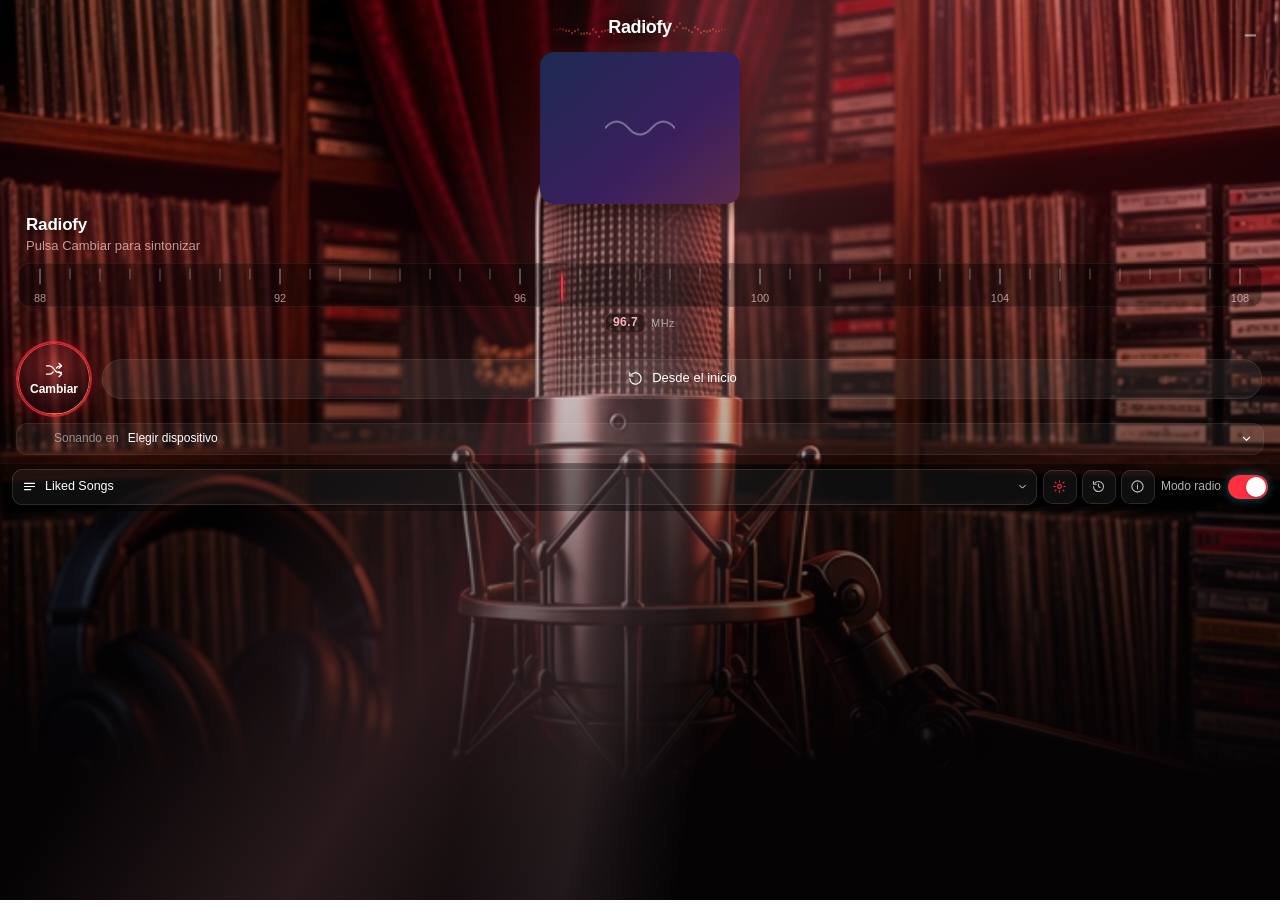
==== radio/ui/index.html @ fbabc4d8 "Radiofy 3.0 — radio digital para la barra de menú de macOS. Co-authored-by: Cursor <cursoragent@curs" ====
<!DOCTYPE html><html lang="es"><head><meta charset="UTF-8"><meta http-equiv="Content-Security-Policy" content="default-src 'self'; img-src 'self' https: data:; style-src 'self'; script-src 'self'; connect-src 'self'; media-src 'self' blob:"><link rel="stylesheet" href="app.css"><link rel="stylesheet" href="skins.css"><title>Radiofy</title></head><body data-skin="onair">
<div class="app" id="app">
 <div class="studio-hero" id="studioHero" aria-hidden="true">
  <div class="bounce bounce-velvet"></div>
  <div class="bounce bounce-metal"></div>
  <div class="bounce bounce-spec"></div>
 </div>
 <header class="hd">
  <button class="logo" id="logo" type="button" title="Vista minimal">
   <span class="wstage" id="wstage" aria-hidden="true">
    <svg class="wv" viewBox="0 0 160 36" overflow="visible">
     <defs>
      <linearGradient id="gw" x1="0" x2="1"><stop id="gw0" offset="0" stop-color="#ff3b4a"/><stop id="gw1" offset="1" stop-color="#ff6b3b"/></linearGradient>
      <linearGradient id="fadeX" x1="0" y1="0" x2="1" y2="0">
       <stop offset="0" stop-color="#fff" stop-opacity="0"/>
       <stop offset=".14" stop-color="#fff" stop-opacity="1"/>
       <stop offset=".86" stop-color="#fff" stop-opacity="1"/>
       <stop offset="1" stop-color="#fff" stop-opacity="0"/>
      </linearGradient>
      <mask id="wm"><rect width="160" height="36" fill="url(#fadeX)"/></mask>
     </defs>
     <g mask="url(#wm)">
      <path id="wvb" class="wvb" d="M0 18 L160 18"/>
      <path id="wvf" class="wvf" d="M0 18 L160 18"/>
      <circle id="orb" class="orb" cx="18" cy="18" r="0" fill="url(#gw)" opacity="0"/>
      <g id="rays"></g>
     </g>
    </svg>
   </span>
   <h1>Radiofy</h1>
   <span class="hdr-pl" id="hdrPl"></span>
  </button>
  <button class="ov" id="ov" type="button" title="Vista minimal">▁</button>
 </header>

 <div class="grill" id="grill" aria-hidden="true"></div>

 <!-- minimal: art | título+artista+MHz | acts -->
 <div class="mini" id="mini">
  <div class="mini-art"><img id="miniImg" alt=""></div>
  <div class="mini-info">
   <div class="mini-ti" id="miniTi">Radiofy</div>
   <div class="mini-sub">
    <span class="mini-ar" id="miniAr">Pulsa Cambiar</span>
    <span class="mini-dot" aria-hidden="true">·</span>
    <span class="mini-hz" id="led" title="Frecuencia"><span id="ledHz">98.7</span> MHz</span>
   </div>
  </div>
  <div class="mini-acts">
   <button class="mb" id="miniIni" type="button" title="Desde el inicio"><svg viewBox="0 0 24 24"><path d="M4 12a8 8 0 1 0 2.4-5.7"/><path d="M4 4v4.5h4.5"/></svg></button>
   <button class="mb camish" id="miniCam" type="button" title="Cambiar"><svg viewBox="0 0 24 24"><path d="M3 7h3.5c2.2 0 3.4 1 4.6 2.8l1.8 2.4c1.2 1.8 2.4 2.8 4.6 2.8H21"/><path d="M3 17h3.5c2.2 0 3.4-1 4.6-2.8M14.9 9.8C16.1 8 17.3 7 19.5 7H21"/><path d="m18 4 3 3-3 3M18 14l3 3-3 3"/></svg></button>
  </div>
 </div>

 <div class="now-card" id="nowCard">
  <div class="artw" id="artw">
   <img class="glow" id="glow" alt="">
   <div class="vinyl-stage">
    <div class="platter" aria-hidden="true"></div>
    <div class="art" id="art">
     <div class="ph"><svg viewBox="0 0 48 24"><path d="M0 12 Q8 3 16 12 T32 12 T48 12"/></svg></div>
     <div class="label">
      <img class="ai" id="imgA" alt="">
      <img class="ai" id="imgB" alt="">
     </div>
    </div>
    <div class="arm" aria-hidden="true"></div>
   </div>
   <canvas class="studio-wave" id="studioWave" width="200" height="120" aria-hidden="true"></canvas>
  </div>
  <div class="meta"><div class="ti" id="ti">Radiofy</div><div class="ar" id="ar">Pulsa Cambiar para sintonizar</div></div>
 </div>
 <div class="dial" id="dial"><svg class="sc" id="sc"></svg><div class="nd" id="nd"><i></i></div></div>
 <div class="hzr"><span id="hz">98.0</span> MHz</div>
 <div class="btns">
  <button class="cam" id="cam" type="button"><span class="ring"><i></i></span><svg viewBox="0 0 24 24"><path d="M3 7h3.5c2.2 0 3.4 1 4.6 2.8l1.8 2.4c1.2 1.8 2.4 2.8 4.6 2.8H21"/><path d="M3 17h3.5c2.2 0 3.4-1 4.6-2.8M14.9 9.8C16.1 8 17.3 7 19.5 7H21"/><path d="m18 4 3 3-3 3M18 14l3 3-3 3"/></svg><b>Cambiar</b></button>
  <button class="pill" id="ini" type="button"><svg viewBox="0 0 24 24"><path d="M4 12a8 8 0 1 0 2.4-5.7"/><path d="M4 4v4.5h4.5"/></svg>Desde el inicio</button>
 </div>
 <button class="dv" id="dv" type="button"><span class="dvi" id="dvI"></span><span class="dl">Sonando en</span><span class="dn" id="dvN">Elegir dispositivo</span><svg class="chv" viewBox="0 0 24 24"><path d="m7 10 5 5 5-5"/></svg></button>
 <footer class="ft">
  <button class="chip" id="chip" type="button"><svg viewBox="0 0 24 24"><path d="M4 7h16M4 12h16M4 17h10"/></svg><span id="srcN">Liked Songs</span><svg class="chv" viewBox="0 0 24 24"><path d="m7 10 5 5 5-5"/></svg></button>
  <div class="ft-tools" role="group" aria-label="Herramientas">
   <button class="iconbtn" id="skinBtn" type="button" title="Skin"><svg viewBox="0 0 24 24"><circle cx="12" cy="12" r="3"/><path d="M12 3v2M12 19v2M4.9 4.9l1.4 1.4M17.7 17.7l1.4 1.4M3 12h2M19 12h2M4.9 19.1l1.4-1.4M17.7 6.3l1.4-1.4"/></svg></button>
   <button class="iconbtn" id="resetMem" type="button" title="Reiniciar sintonía / memoria"><svg viewBox="0 0 24 24"><path d="M4 12a8 8 0 1 0 2.4-5.7"/><path d="M4 4v4.5h4.5"/><path d="M12 8v4l2.5 1.5"/></svg></button>
   <button class="iconbtn" id="aboutBtn" type="button" title="Acerca de"><svg viewBox="0 0 24 24"><circle cx="12" cy="12" r="9"/><path d="M12 10v6M12 7.5h.01"/></svg></button>
  </div>
  <label class="tg" title="Al terminar: entra a mitad (ON) o desde el inicio (OFF)"><span>Modo radio</span><button class="sw on" id="sw" type="button" role="switch" aria-checked="true"><i></i></button></label>
 </footer>
 <div class="toast" id="msg" role="status" aria-live="polite"></div>
 <div class="menu" id="menu"></div>
 <div class="about" id="about" hidden>
  <div class="about-card">
   <div class="about-wave" aria-hidden="true"></div>
   <h2>Radiofy</h2>
   <p class="about-ver" id="aboutVer">3.0</p>
   <p class="about-desc">Radio digital en la barra de menú. Pulsa Cambiar, sintoniza tus playlists y deja que el vibe elija el momento.</p>
   <p class="about-meta">Spotify Premium · macOS</p>
   <button class="about-ok" id="aboutOk" type="button">Listo</button>
  </div>
 </div>
 <section class="setup" id="setup">
  <h2>Conecta Spotify</h2>
  <ol>
   <li>Crea una app en <button class="lk" id="dash" type="button">developer.dashboard.spotify.com</button></li>
   <li>Añade este Redirect URI:<div class="uri"><code id="ruri">http://127.0.0.1:29501/callback</code><button class="cp" id="cp" type="button" title="Copiar"><svg viewBox="0 0 24 24"><rect x="8" y="8" width="12" height="12" rx="2.5"/><path d="M16 8V6.5A2.5 2.5 0 0 0 13.5 4h-7A2.5 2.5 0 0 0 4 6.5v7A2.5 2.5 0 0 0 6.5 16H8"/></svg></button></div></li>
   <li>Marca <b>Web API</b> y guarda.</li>
   <li>Pega el Client ID:<input id="cid" placeholder="Client ID" spellcheck="false" autocomplete="off"></li>
  </ol>
  <button class="go" id="go" type="button"><span class="ring"><i></i></span>Conectar con Spotify</button>
  <div class="wt" id="wt"><span>Esperando autorización en el navegador…</span><button class="lk" id="cx" type="button">Cancelar</button></div>
  <p class="nt" id="snt">Necesitas Spotify Premium para controlar la reproducción.</p>
 </section>
</div>
<script src="app.js"></script></body></html>
---- radio/ui/app.css ----
*{box-sizing:border-box;margin:0;padding:0}
html,body{height:100%;background:transparent;overflow:hidden;-webkit-user-select:none;user-select:none;cursor:default}
body{font:13px/1.3 -apple-system,BlinkMacSystemFont,"SF Pro Text","Helvetica Neue",sans-serif;color:#fff;-webkit-font-smoothing:antialiased}
button{font:inherit;color:inherit;background:none;border:0;cursor:default;outline:none}
svg{fill:none;stroke:currentColor;stroke-width:1.7;stroke-linecap:round;stroke-linejoin:round}
.paused *,.paused *:before,.paused *:after{animation-play-state:paused!important}
.app{position:relative;height:100%;display:flex;flex-direction:column;align-items:stretch;padding:12px 18px 0;border-radius:var(--radius,20px);
 background:linear-gradient(180deg,var(--bg0),var(--bg1));box-shadow:inset 0 0 0 .5px var(--stroke),inset 0 1px 0 rgba(255,255,255,.08)}
/* header: partículas + Radiofy; skin solo en el footer */
.hd{position:relative;display:flex;align-items:center;justify-content:center;height:32px;margin-bottom:0;overflow:visible;flex:none}
.logo{position:relative;display:flex;align-items:center;justify-content:center;height:32px;padding:0 8px;border-radius:0;cursor:pointer;overflow:visible;background:transparent!important}
.logo:hover{background:transparent!important}
.logo h1{position:relative;z-index:2;font-size:18px;font-weight:650;letter-spacing:-.01em;pointer-events:none;text-shadow:0 0 14px rgba(0,0,0,.45),0 1px 0 rgba(0,0,0,.25)}
.wstage{position:absolute;left:50%;top:50%;width:180px;height:32px;margin:-16px 0 0 -90px;z-index:0;pointer-events:none;overflow:visible}
.wv{width:180px;height:32px;overflow:visible;display:block}
.wv path{fill:none;stroke:url(#gw)!important;stroke-linecap:round;stroke-linejoin:round}
.wv .wvb{stroke-width:2.2;opacity:.28}
.wv .wvf{stroke-width:1.85;filter:drop-shadow(0 0 5px var(--accent)) drop-shadow(0 0 10px var(--accent2))}
.wv .orb{filter:drop-shadow(0 0 6px var(--accent))}
.wv .ray{stroke:url(#gw);stroke-width:1.4;stroke-linecap:round;fill:none;opacity:.85}
.ov{position:absolute;right:0;top:50%;margin-top:-12px;width:24px;height:24px;border-radius:7px;font-size:14px;line-height:1;color:rgba(255,255,255,.5);z-index:3}
.ov:hover{background:rgba(255,255,255,.08);color:#fff}
.brand-wave{display:none}
.hdr-pl{display:none}
.wall-proj{display:none!important}
.skin-hd{display:none!important}
.studio-hero{display:none}
.grill{display:none}
/* now-card: default = columna; onair usa grid art|meta / progress */
.now-card{display:flex;flex-direction:column;align-items:stretch;width:100%}
/* mini bar (overscreen): art | título/artista/MHz | acts — sin vacío */
.mini{display:none;grid-template-columns:48px minmax(0,1fr) 72px;align-items:center;column-gap:10px;margin:0;padding:0;width:100%;max-width:100%;box-sizing:border-box;flex:none}
.mini>*{min-width:0}
.mini-art{width:48px;height:48px;border-radius:10px;overflow:hidden;background:rgba(255,255,255,.06);box-shadow:0 0 0 .5px rgba(255,255,255,.18);justify-self:start;flex:none}
.mini-art img{width:100%;height:100%;object-fit:cover;display:block;opacity:0;transition:opacity .35s}
.mini-art img.on{opacity:1}
.mini-info{display:flex;flex-direction:column;justify-content:center;gap:2px;min-width:0}
.mini-ti{font-size:13.5px;font-weight:700;letter-spacing:-.01em;line-height:1.2;white-space:nowrap;overflow:hidden;text-overflow:ellipsis;color:#fff}
.mini-sub{display:flex;align-items:center;gap:5px;min-width:0;font-size:11px;line-height:1.2;color:rgba(255,255,255,.5)}
.mini-ar{min-width:0;overflow:hidden;text-overflow:ellipsis;white-space:nowrap}
.mini-dot{flex:none;opacity:.45}
.mini-hz{flex:none;font:650 10.5px/1 "SF Mono","Menlo",ui-monospace,monospace;letter-spacing:.02em;color:var(--accent,#5dffc0);font-variant-numeric:tabular-nums;white-space:nowrap}
.led{display:none} /* legacy */
.mini-acts{display:flex;align-items:center;justify-content:flex-end;gap:5px;width:72px;min-width:72px;max-width:72px;justify-self:end}
.mb{width:34px;height:34px;border-radius:10px;display:grid;place-items:center;background:rgba(255,255,255,.06);box-shadow:inset 0 0 0 .5px rgba(255,255,255,.22);transition:transform .12s,background .15s;flex:none}
.mb:hover{background:rgba(255,255,255,.1)}.mb:active{transform:scale(.94)}
.mb svg{width:15px;height:15px;stroke:#fff}
.mb.camish{box-shadow:inset 0 0 0 .5px rgba(62,230,255,.45),0 0 8px rgba(62,230,255,.15)}
.mb.go svg{animation:back .5s cubic-bezier(.3,.7,.3,1)}
/* artwork + flip suave */
.artw{position:relative;width:200px;height:152px;margin:8px auto 0}
.vinyl-stage{position:relative;width:100%;height:100%}
.platter,.arm,.studio-wave{display:none}
.art .label{position:absolute;inset:0;border-radius:inherit;overflow:hidden}
.artw.flipping .art{filter:saturate(1.15) brightness(1.05)}
/* Scrub/shuffle: swap duro vía JS. Crossfade normal: 1s, sale encima de la que entra */
.glow{position:absolute;left:8%;top:12%;width:84%;height:84%;object-fit:cover;filter:blur(22px) saturate(1.6);opacity:0;transform:scale(1.08);transition:opacity .7s ease,transform .7s ease}
.glow.on{opacity:.62}
.art{position:relative;width:100%;height:100%;border-radius:var(--art-radius,14px);overflow:hidden;background:linear-gradient(140deg,#1d2a52,#3a1f5e 60%,#5a2a4c);box-shadow:0 0 0 .5px rgba(255,255,255,.18),0 10px 30px rgba(0,0,0,.35);transition:transform .55s cubic-bezier(.2,.8,.2,1),filter .35s}
.art .ai{position:absolute;inset:0;width:100%;height:100%;object-fit:cover;opacity:0;z-index:1;transition:opacity 1s ease;will-change:opacity}
.art .ai.on{opacity:1;z-index:1}
.art .ai.on.out{opacity:0;z-index:3;transition:opacity 1s ease}
.art.pop{animation:pop .55s cubic-bezier(.2,.9,.3,1.15)}@keyframes pop{0%{transform:scale(.97)}100%{transform:none}}
.artw.flipping .art{animation:tunePulse .9s ease-in-out}@keyframes tunePulse{0%,100%{transform:scale(1)}50%{transform:scale(1.015)}}
.ph{position:absolute;inset:0;display:grid;place-items:center;z-index:0}
.ph svg{width:70px;height:40px;stroke:rgba(255,255,255,.35);stroke-width:1.4}
/* toast global: legible, fuera del arte, no tapa carátula */
.toast,.msg{position:absolute;left:16px;right:16px;bottom:62px;z-index:12;padding:10px 14px;border-radius:12px;
 font-size:12.5px;font-weight:600;line-height:1.35;text-align:center;color:#fff;letter-spacing:.01em;
 background:rgba(8,8,12,.92);box-shadow:0 8px 24px rgba(0,0,0,.45),inset 0 0 0 .5px rgba(255,255,255,.18);
 opacity:0;transform:translateY(8px);transition:opacity .2s,transform .2s;pointer-events:none;font-variant-numeric:tabular-nums}
.toast.on,.msg.on{opacity:1;transform:none}
.toast.quota,.msg.quota{opacity:1;transform:none;color:#ffe0b8;box-shadow:0 8px 24px rgba(0,0,0,.45),inset 0 0 0 .5px rgba(255,180,100,.55)}
body.over .toast,body.over .msg{bottom:8px}
/* meta */
.meta{margin-top:10px;padding:0 8px;min-height:40px}
.ti{font-size:17px;font-weight:700;letter-spacing:-.01em;white-space:nowrap;overflow:hidden;text-overflow:ellipsis}
.ar{font-size:13px;color:rgba(255,255,255,.55);margin-top:2px;white-space:nowrap;overflow:hidden;text-overflow:ellipsis}
.meta.swp .ti,.meta.swp .ar{animation:mi .45s cubic-bezier(.2,.8,.2,1) both}.meta.swp .ar{animation-delay:.06s}
@keyframes mi{from{opacity:0;transform:translateY(8px)}to{opacity:1;transform:none}}
/* progress eliminado */
.pr,.trk,.tm,.fill,.kn{display:none!important}
/* dial */
.dial{position:relative;height:44px;margin:8px 0 0;border-radius:var(--dial-radius,16px);overflow:hidden;background:rgba(255,255,255,.045);box-shadow:inset 0 0 0 .5px rgba(255,255,255,.16),inset 0 1px 6px rgba(0,0,0,.25);cursor:default;touch-action:none}
.sc{position:absolute;inset:0;width:100%;height:100%;pointer-events:none}
.sc line{stroke:rgba(255,255,255,.35);stroke-width:1}
.sc line.mj{stroke:rgba(255,255,255,.6)}
.sc text{fill:rgba(255,255,255,.75);stroke:none;font-size:11px;text-anchor:middle;font-family:-apple-system,BlinkMacSystemFont,sans-serif}
.nd{position:absolute;left:0;top:6px;width:2px;height:36px;margin-left:-1px;transition:none;will-change:transform;pointer-events:none}
.nd.anim{transition:transform .55s cubic-bezier(.2,.8,.2,1)}
.nd i{position:absolute;inset:0;border-radius:1px;background:linear-gradient(180deg,transparent,var(--needle) 28%,var(--needle) 72%,transparent);box-shadow:0 0 8px var(--needle-glow),0 0 2px #fff}
.hzr{display:flex;align-items:center;justify-content:center;gap:5px;margin-top:6px;font-size:11px;font-variant-numeric:tabular-nums;color:rgba(255,255,255,.55);letter-spacing:.04em}
.hzr span{font-weight:650;font-size:12px;color:rgba(255,255,255,.88);padding:2px 8px;border-radius:8px;background:rgba(0,0,0,.28);box-shadow:inset 0 0 0 .5px rgba(166,107,255,.35)}
/* buttons */
.btns{display:flex;align-items:center;justify-content:space-between;gap:12px;margin-top:10px;padding:0;height:auto;min-height:72px;min-width:0}
.cam{position:relative;flex:none;width:72px;height:72px;min-width:72px;min-height:72px;border-radius:50%;display:flex;flex-direction:column;align-items:center;justify-content:center;gap:2px;
 background:radial-gradient(circle at 50% 35%,rgba(90,110,200,.22),rgba(20,22,40,.5) 70%);box-shadow:0 0 22px var(--cam-glow),0 0 30px rgba(166,107,255,.12);transition:transform .12s}
.cam:active{transform:scale(.95)}
.cam svg{width:20px;height:20px;stroke:#fff;stroke-width:1.6}
.cam b{font-size:12px;font-weight:650}
.ring{position:absolute;inset:0;border-radius:50%;padding:1.2px;overflow:hidden;
 -webkit-mask:linear-gradient(#000 0 0) content-box,linear-gradient(#000 0 0);-webkit-mask-composite:xor;mask-composite:exclude}
.ring i{position:absolute;left:-25%;top:-25%;width:150%;height:150%;background:conic-gradient(from 0deg,var(--accent),var(--accent2),var(--accent3),var(--accent),var(--accent2),var(--accent));animation:rot 6s linear infinite}
@keyframes rot{to{transform:rotate(360deg)}}
.cam.busy .ring i{animation-duration:1.2s}
.cam.busy svg{animation:spin .9s cubic-bezier(.5,0,.5,1) infinite}@keyframes spin{50%{transform:scale(.86) rotate(8deg)}}
.pill{flex:1;min-width:0;display:flex;align-items:center;justify-content:center;gap:8px;height:40px;padding:0 14px;border-radius:20px;font-size:13px;font-weight:500;white-space:nowrap;
 background:rgba(255,255,255,.06);box-shadow:inset 0 0 0 .5px rgba(255,255,255,.28);transition:background .15s,transform .12s}
body.over .app{padding:8px 12px 10px;border-radius:14px;justify-content:flex-start;overflow:hidden;gap:6px}
body.over .now-card,body.over .artw,body.over .dial,body.over .hzr,body.over .btns,body.over .dv,body.over .ft,body.over .setup,body.over .menu,body.over .ov,body.over .grill,body.over .about,body.over .studio-hero{display:none!important}
body.over .mini{display:grid}
body.over .hd{height:22px;margin:0;flex:none}
body.over .logo{height:22px;padding:0 4px}
body.over .logo h1{font-size:12px}
body.over .wstage{width:110px;height:22px;margin:-11px 0 0 -55px}
body.over .wv{width:110px;height:22px}
body.over .meta{display:none!important}
.pill:hover{background:rgba(255,255,255,.1)}.pill:active{transform:scale(.97)}
.pill svg{width:17px;height:17px}
.pill.go svg{animation:back .5s cubic-bezier(.3,.7,.3,1)}@keyframes back{from{transform:rotate(0)}to{transform:rotate(-360deg)}}
/* footer: fuente | tools | radio — sin aplastar el chip */
.ft{display:flex;align-items:center;gap:6px;margin:8px -18px 0;padding:0 12px;height:48px;box-shadow:inset 0 .5px 0 rgba(255,255,255,.14);min-width:0;flex:none}
.chip{flex:1 1 auto;min-width:0;max-width:100%;display:flex;align-items:center;gap:8px;height:36px;padding:0 8px 0 10px;border-radius:11px;font-size:12.5px;
 background:rgba(255,255,255,.05);box-shadow:inset 0 0 0 .5px rgba(255,255,255,.24);transition:background .15s}
.chip:hover,.chip.on{background:rgba(255,255,255,.1)}
.chip>svg:first-child{width:15px;height:15px;flex:none}
.chip span{flex:1;min-width:0;text-align:left;white-space:nowrap;overflow:hidden;text-overflow:ellipsis}
.chip .chv{width:13px;height:13px;flex:none;transition:transform .2s}.chip.on .chv{transform:rotate(180deg)}
.ft-tools{display:flex;align-items:center;gap:5px;flex:none}
.iconbtn{flex:none;width:34px;height:34px;border-radius:10px;display:grid;place-items:center;
 background:rgba(255,255,255,.05);box-shadow:inset 0 0 0 .5px rgba(255,255,255,.24);transition:background .15s}
.iconbtn:hover,.iconbtn.on{background:rgba(255,255,255,.1)}
.iconbtn:active{transform:scale(.94)}
.iconbtn svg{width:15px;height:15px;stroke:rgba(255,255,255,.75)}
.iconbtn:hover svg{stroke:#fff}
#skinBtn svg{stroke:var(--accent)}
.about{position:absolute;inset:0;z-index:20;display:grid;place-items:center;padding:24px;
 background:rgba(8,10,20,.55);backdrop-filter:blur(8px);-webkit-backdrop-filter:blur(8px);border-radius:inherit}
.about[hidden]{display:none!important}
.about-card{position:relative;width:100%;max-width:280px;padding:28px 22px 18px;border-radius:18px;text-align:center;
 background:linear-gradient(165deg,rgba(40,44,70,.95),rgba(14,16,28,.98));box-shadow:inset 0 0 0 .5px rgba(255,255,255,.2),0 16px 40px rgba(0,0,0,.45);overflow:hidden}
.about-wave{position:absolute;left:10%;right:10%;top:18px;height:28px;opacity:.55;
 background:linear-gradient(90deg,var(--accent),var(--accent2));
 -webkit-mask:url("data:image/svg+xml,%3Csvg xmlns='http://www.w3.org/2000/svg' viewBox='0 0 120 28'%3E%3Cpath fill='none' stroke='%23000' stroke-width='3' stroke-linecap='round' d='M2 14c8-10 16 10 24 0s16 10 24 0 16 10 24 0 16 10 24 0'/%3E%3C/svg%3E") center/100% 100% no-repeat;
 mask:url("data:image/svg+xml,%3Csvg xmlns='http://www.w3.org/2000/svg' viewBox='0 0 120 28'%3E%3Cpath fill='none' stroke='%23000' stroke-width='3' stroke-linecap='round' d='M2 14c8-10 16 10 24 0s16 10 24 0 16 10 24 0 16 10 24 0'/%3E%3C/svg%3E") center/100% 100% no-repeat}
.about-card h2{position:relative;margin-top:22px;font-size:22px;font-weight:700;letter-spacing:-.02em}
.about-ver{margin-top:4px;font-size:12px;color:rgba(255,255,255,.45);font-variant-numeric:tabular-nums}
.about-desc{margin-top:12px;font-size:13px;line-height:1.45;color:rgba(255,255,255,.72)}
.about-meta{margin-top:10px;font-size:11.5px;color:rgba(255,255,255,.4)}
.about-ok{margin-top:16px;width:100%;height:36px;border-radius:12px;font-weight:600;
 background:linear-gradient(90deg,var(--accent),var(--accent2));box-shadow:0 0 14px rgba(62,230,255,.25)}
.about-ok:active{transform:scale(.97)}
.tg{flex:none;display:flex;align-items:center;gap:7px;font-size:12px;font-weight:500;color:rgba(255,255,255,.7);white-space:nowrap}
.sw{position:relative;width:40px;height:24px;border-radius:12px;background:rgba(255,255,255,.18);transition:background .2s,box-shadow .2s;flex:none}
.sw i{position:absolute;left:2px;top:2px;width:20px;height:20px;border-radius:50%;background:#fff;box-shadow:0 1px 3px rgba(0,0,0,.3);transition:transform .22s cubic-bezier(.3,1.3,.5,1)}
.sw.on{background:var(--sw-on);box-shadow:0 0 10px rgba(34,211,230,.45)}.sw.on i{transform:translateX(16px)}
/* source menu */
.menu{max-height:330px;overflow-y:auto;position:absolute;left:14px;right:14px;bottom:62px;padding:6px;border-radius:14px;background:rgba(28,30,48,.97);
 box-shadow:inset 0 0 0 .5px rgba(255,255,255,.2),0 12px 30px rgba(0,0,0,.45);opacity:0;transform:translateY(8px) scale(.98);transform-origin:50% 100%;pointer-events:none;transition:opacity .18s,transform .2s cubic-bezier(.2,.8,.2,1);z-index:5}
.mi svg{color:var(--accent)}
.menu.on{opacity:1;transform:none;pointer-events:auto}
.mi{display:flex;align-items:center;gap:9px;width:100%;height:34px;padding:0 8px;border-radius:9px;font-size:13px;text-align:left}
.mi:hover{background:rgba(255,255,255,.08)}
.mi svg{width:15px;height:15px;flex:none}
.mi .ck{color:#3ee6ff;filter:drop-shadow(0 0 3px rgba(62,230,255,.7))}
.mi .nm{flex:1;white-space:nowrap;overflow:hidden;text-overflow:ellipsis}
.mi .x{width:22px;height:22px;display:grid;place-items:center;border-radius:6px;color:rgba(255,255,255,.5)}
.mi .x:hover{background:rgba(255,120,150,.15);color:#ff8fae}.mi .x svg{width:12px;height:12px}
.mi.add{color:#9fd9ff}
.mhr{height:1px;margin:5px 4px;background:rgba(255,255,255,.1)}
.af{display:flex;flex-direction:column;gap:7px;padding:6px 4px 4px}
.af input{height:32px;padding:0 10px;border-radius:9px;border:0;outline:none;font:inherit;font-size:12.5px;color:#fff;background:rgba(255,255,255,.07);box-shadow:inset 0 0 0 .5px rgba(255,255,255,.22);-webkit-user-select:text;user-select:text}
.af input:focus{box-shadow:inset 0 0 0 1px rgba(62,230,255,.7),0 0 8px rgba(62,230,255,.25)}
.af .row{display:flex;gap:7px;justify-content:flex-end}
.af .b{height:28px;padding:0 12px;border-radius:8px;font-size:12.5px;background:rgba(255,255,255,.08)}
.af .b.p{background:linear-gradient(90deg,#1fb8d6,#7b5cf0);box-shadow:0 0 10px rgba(110,140,255,.35)}
.af .er{font-size:11.5px;color:#ff8fae;min-height:14px}
.mt{padding:6px 8px 4px;font-size:11.5px;font-weight:600;letter-spacing:.04em;text-transform:uppercase;color:rgba(255,255,255,.45)}
.mi.dis{opacity:.4;pointer-events:none}
.mi .sub{font-size:11px;color:rgba(255,255,255,.4)}
.nd2{padding:8px 8px 6px;font-size:12.5px;line-height:1.45;color:rgba(255,255,255,.8)}
.nd2 .b{margin-top:10px;width:100%;height:32px}
.ld{padding:10px 8px;font-size:12.5px;color:rgba(255,255,255,.5)}
/* first-run setup */
.setup{position:absolute;left:0;right:0;top:62px;bottom:0;padding:14px 24px 18px;display:flex;flex-direction:column;border-radius:0 0 20px 20px;
 background:linear-gradient(180deg,rgba(20,22,42,.0),rgba(20,22,42,.55) 40px),rgba(18,20,38,.86);opacity:0;transform:translateY(8px);pointer-events:none;transition:opacity .3s,transform .35s cubic-bezier(.2,.8,.2,1)}
.setup.on{opacity:1;transform:none;pointer-events:auto}
.setup h2{font-size:18px;font-weight:650;margin:6px 0 10px;text-align:center}
.setup ol{margin:0;padding:0 0 0 18px;font-size:13px;line-height:1.45;color:rgba(255,255,255,.82)}
.setup li{margin:0 0 11px;padding-left:2px}
.setup li::marker{color:#3ee6ff}
.lk{color:#9fd9ff;font-size:inherit;text-decoration:underline;text-decoration-color:rgba(159,217,255,.4);text-underline-offset:2px}
.uri{display:flex;align-items:center;gap:6px;margin-top:6px;height:34px;padding:0 4px 0 10px;border-radius:9px;background:rgba(255,255,255,.07);box-shadow:inset 0 0 0 .5px rgba(255,255,255,.22)}
.uri code{flex:1;font:12px ui-monospace,Menlo,monospace;color:#cfe9ff;white-space:nowrap;overflow:hidden;text-overflow:ellipsis;-webkit-user-select:text;user-select:text}
.cp{width:28px;height:28px;display:grid;place-items:center;border-radius:7px;color:rgba(255,255,255,.75);transition:background .2s,color .2s}
.cp:hover{background:rgba(255,255,255,.1)}.cp svg{width:15px;height:15px}
.cp.ok{color:#3ee6ff;animation:pop .4s cubic-bezier(.2,.9,.3,1.25)}
.setup input{display:block;width:100%;margin-top:6px;height:34px;padding:0 10px;border-radius:9px;border:0;outline:none;font:12.5px ui-monospace,Menlo,monospace;color:#fff;background:rgba(255,255,255,.07);box-shadow:inset 0 0 0 .5px rgba(255,255,255,.22);-webkit-user-select:text;user-select:text}
.setup input:focus{box-shadow:inset 0 0 0 1px rgba(62,230,255,.7),0 0 8px rgba(62,230,255,.25)}
.go{position:relative;margin:6px auto 0;height:44px;width:100%;border-radius:22px;font-size:14.5px;font-weight:650;background:rgba(255,255,255,.05);transition:transform .15s}
.go:active{transform:scale(.97)}
.go .ring{border-radius:22px}.go .ring i{left:50%;top:50%;width:340px;height:340px;margin:-170px 0 0 -170px}
.go.dis{opacity:.45;pointer-events:none}
.wt{display:none;align-items:center;justify-content:center;gap:10px;margin-top:10px;font-size:12.5px;color:rgba(255,255,255,.7)}
.setup.wait .wt{display:flex}.setup.wait .go .ring i{animation-duration:1.2s}
.nt{margin:auto 0 0;font-size:11.5px;text-align:center;color:rgba(255,255,255,.45)}
.setup .msg2{color:#ff8fae}
.nd2 .b{height:32px;padding:0 12px;border-radius:8px;font-size:12.5px;background:linear-gradient(90deg,#1fb8d6,#7b5cf0);box-shadow:0 0 10px rgba(110,140,255,.35)}
/* output device row */
.dv{display:flex;align-items:center;gap:9px;height:32px;margin:8px -2px 0;padding:0 10px 0 12px;border-radius:12px;font-size:12px;min-width:0;flex:none;
 background:rgba(255,255,255,.05);box-shadow:inset 0 0 0 .5px rgba(255,255,255,.14);transition:background .2s}
.dv:hover,.dv.on{background:rgba(255,255,255,.1)}
.dvi{display:grid;place-items:center;width:17px;height:17px;flex:none;color:var(--accent);filter:drop-shadow(0 0 3px var(--accent))}
.dvi svg,.dv .chv{width:17px;height:17px}
.dv .chv{width:15px;height:15px;flex:none;transition:transform .2s}.dv.on .chv{transform:rotate(180deg)}
.dl{color:rgba(255,255,255,.5);flex:none}
.dn{flex:1;text-align:left;white-space:nowrap;overflow:hidden;text-overflow:ellipsis}
.dv.wait .dvi{animation:dvp 1.1s ease-in-out infinite}@keyframes dvp{50%{opacity:.35;transform:scale(.88)}}
.mi.here{color:#9fd9ff}
.mi .act{font-size:11px;color:#3ee6ff}
---- radio/ui/skins.css ----
/* Radiofy skins — MISMA estructura en todos.
   Solo cambian: variables, fondo/hero, y chrome del dial.
   Layout vive en app.css. Aquí NO se reordena art/meta/btns/ft. */

/* skin / tools del footer: siempre visibles en TODOS los skins */
.ft-tools{display:flex!important}
#skinBtn{display:grid!important}

/* ========== NEON (base) ========== */
:root,
[data-skin="neon"]{
  --bg0: rgba(28,24,52,.95);
  --bg1: rgba(10,8,22,.98);
  --stroke: rgba(140,100,255,.35);
  --accent: #3ee6ff;
  --accent2: #b44cff;
  --accent3: #ff4fd8;
  --needle: #c77bff;
  --needle-glow: #a66bff;
  --fill: linear-gradient(90deg,#3ee6ff,#7aa8ff 50%,#b44cff);
  --cam-glow: rgba(62,230,255,.3);
  --sw-on: #3ee6ff;
  --radius: 18px;
  --art-radius: 14px;
  --dial-radius: 14px;
}
[data-skin="neon"] .app{
  background:#070510;
  box-shadow:inset 0 0 0 1px rgba(180,76,255,.3);
}
[data-skin="neon"] .studio-hero{
  display:block;position:absolute;inset:0;z-index:0;pointer-events:none;
  background:
    linear-gradient(180deg,rgba(7,5,16,.25) 0%,rgba(7,5,16,.35) 42%,rgba(7,5,16,.88) 78%,#070510 100%),
    radial-gradient(ellipse 90% 45% at 50% -8%,rgba(180,76,255,.2),transparent 55%),
    url("neon-hero.jpg") center 30% / cover no-repeat;
}
[data-skin="neon"] .hd,
[data-skin="neon"] .now-card,
[data-skin="neon"] .dial,
[data-skin="neon"] .hzr,
[data-skin="neon"] .btns,
[data-skin="neon"] .dv,
[data-skin="neon"] .ft{position:relative;z-index:2}
[data-skin="neon"] .hd h1{
  letter-spacing:.04em;text-transform:uppercase;font-size:16px;
  text-shadow:0 0 12px rgba(62,230,255,.65),0 0 22px rgba(180,76,255,.4);
}
/* Dial neon: tubo de plasma cian→violeta (no el FM genérico) */
[data-skin="neon"] .dial{
  height:46px;border-radius:16px;overflow:hidden;
  background:
    linear-gradient(180deg,rgba(70,40,120,.55) 0%,rgba(18,12,40,.92) 42%,rgba(6,4,18,.98) 100%);
  box-shadow:
    inset 0 0 0 1px rgba(180,76,255,.55),
    inset 0 2px 14px rgba(0,0,0,.55),
    0 0 18px rgba(62,230,255,.18),
    0 0 28px rgba(180,76,255,.12);
}
[data-skin="neon"] .dial:before{
  content:"";position:absolute;inset:0;pointer-events:none;z-index:1;
  background:linear-gradient(180deg,rgba(62,230,255,.14),transparent 38%,transparent 70%,rgba(180,76,255,.1));
}
[data-skin="neon"] .sc{z-index:2}
[data-skin="neon"] .sc text{fill:rgba(210,190,255,.85);font-size:10px;letter-spacing:.06em}
[data-skin="neon"] .sc line{stroke:rgba(120,200,255,.35)}
[data-skin="neon"] .sc line.mj{stroke:rgba(62,230,255,.75);stroke-width:1.4}
[data-skin="neon"] .nd{top:4px;height:38px;width:3px;z-index:3}
[data-skin="neon"] .nd i{
  width:3px;border-radius:2px;
  background:linear-gradient(180deg,transparent,#3ee6ff 18%,#b44cff 55%,#ff4fd8 82%,transparent);
  box-shadow:0 0 14px #b44cff,0 0 6px #3ee6ff,0 0 2px #fff;
}
[data-skin="neon"] .hzr span{
  background:rgba(20,12,40,.75);color:#d8c0ff;
  box-shadow:inset 0 0 0 .5px rgba(180,76,255,.5),0 0 10px rgba(180,76,255,.22);
}
[data-skin="neon"] .vinyl-stage .arm,
[data-skin="neon"] .studio-wave,
[data-skin="neon"] .platter{display:none!important}

/* ========== CLASSIC ========== */
[data-skin="classic"]{
  --bg0: #24160e;
  --bg1: #120c08;
  --stroke: rgba(212,175,110,.45);
  --accent: #e8a04a;
  --accent2: #c8792a;
  --accent3: #f0c27a;
  --needle: #ff9a3c;
  --needle-glow: #ff7a18;
  --fill: linear-gradient(90deg,#ff9a3c,#e07020);
  --cam-glow: rgba(232,160,74,.3);
  --sw-on: #e07020;
  --radius: 18px;
  --art-radius: 12px;
  --dial-radius: 12px;
}
[data-skin="classic"] .app{
  background:#140c08;
  box-shadow:inset 0 0 0 1px rgba(212,175,110,.4);
}
[data-skin="classic"] .studio-hero{
  display:block;position:absolute;inset:0;z-index:0;pointer-events:none;
  background:
    linear-gradient(180deg,rgba(20,12,8,.2) 0%,rgba(20,12,8,.35) 45%,rgba(20,12,8,.82) 78%,#120c08 100%),
    url("classic-hero.jpg") center 22% / cover no-repeat;
  filter:saturate(1.1) contrast(1.05);
}
[data-skin="classic"] .hd,
[data-skin="classic"] .now-card,
[data-skin="classic"] .dial,
[data-skin="classic"] .hzr,
[data-skin="classic"] .btns,
[data-skin="classic"] .dv,
[data-skin="classic"] .ft{position:relative;z-index:2}
[data-skin="classic"] .hd h1{
  font-family:"Snell Roundhand","Segoe Script","Brush Script MT",cursive;
  font-size:22px;font-weight:500;color:#f0d9a8;letter-spacing:.02em;text-transform:none;
  text-shadow:0 1px 0 #000,0 0 10px rgba(240,180,80,.3);
}
[data-skin="classic"] .wstage{opacity:.3}
[data-skin="classic"] .art{
  box-shadow:inset 0 0 0 2px rgba(212,175,110,.35),0 10px 24px rgba(0,0,0,.4);
}
[data-skin="classic"] .ti{color:#f0d9a8}
[data-skin="classic"] .ar{color:rgba(240,217,168,.65)}
/* Dial classic: ventana FM madera + cobre (radio de verdad) */
[data-skin="classic"] .dial{
  height:42px;margin-top:10px;border-radius:8px;overflow:hidden;
  background:
    linear-gradient(180deg,#4a3220 0%,#2a1c12 28%,#1a1008 72%,#120c08 100%);
  box-shadow:
    inset 0 0 0 1px rgba(212,175,110,.55),
    inset 0 2px 10px rgba(0,0,0,.65),
    inset 0 -1px 0 rgba(240,200,120,.15),
    0 2px 0 rgba(80,50,20,.4);
}
[data-skin="classic"] .dial:before{
  content:"";position:absolute;inset:0;pointer-events:none;z-index:1;
  background:
    repeating-linear-gradient(90deg,transparent 0 11px,rgba(212,175,110,.07) 11px 12px),
    linear-gradient(180deg,rgba(255,220,150,.08),transparent 40%);
}
[data-skin="classic"] .sc{z-index:2}
[data-skin="classic"] .sc text{
  fill:#e8d0a0;font-size:10px;font-family:"Avenir Next Condensed","Futura",sans-serif;
  font-weight:600;letter-spacing:.04em;
}
[data-skin="classic"] .sc line{stroke:rgba(212,175,110,.4)}
[data-skin="classic"] .sc line.mj{stroke:rgba(240,200,120,.85);stroke-width:1.5}
[data-skin="classic"] .nd{top:5px;height:32px;width:3px;z-index:3}
[data-skin="classic"] .nd i{
  width:3px;border-radius:1px;
  background:linear-gradient(180deg,#ffd080,#ff9a3c 30%,#e07020 70%,#8a4010);
  box-shadow:0 0 10px #ff7a18,0 1px 0 rgba(0,0,0,.4);
}
[data-skin="classic"] .hzr{color:rgba(240,217,168,.55)}
[data-skin="classic"] .hzr span{
  background:rgba(0,0,0,.4);color:#f0d9a8;border-radius:6px;
  box-shadow:inset 0 0 0 .5px rgba(212,175,110,.45);
}
[data-skin="classic"] .cam{
  background:radial-gradient(circle at 50% 35%,rgba(240,160,80,.28),rgba(40,24,12,.7) 70%);
  box-shadow:0 0 20px var(--cam-glow);
}
[data-skin="classic"] .cam b{color:#f0d9a8}
[data-skin="classic"] .cam svg{stroke:#f0d9a8}
[data-skin="classic"] .pill{
  background:rgba(212,175,110,.12);
  box-shadow:inset 0 0 0 .5px rgba(212,175,110,.35);
}
[data-skin="classic"] .ft{
  background:rgba(0,0,0,.35);box-shadow:inset 0 .5px 0 rgba(212,175,110,.2);
}
[data-skin="classic"] .vinyl-stage .arm,
[data-skin="classic"] .studio-wave,
[data-skin="classic"] .platter{display:none!important}
body.over[data-skin="classic"] .mini-hz{color:#f0b060}

/* ========== VINYL: mismo layout; solo dial plateado + aguja roja ========== */
[data-skin="vinyl"]{
  --bg0: #120a14;
  --bg1: #08060a;
  --stroke: rgba(255,140,80,.28);
  --accent: #ff7a3a;
  --accent2: #e040a0;
  --accent3: #ffc05a;
  --needle: #e10600;
  --needle-glow: #ff2a20;
  --fill: linear-gradient(90deg,#ff8a3a,#e040a0);
  --cam-glow: rgba(255,100,40,.35);
  --sw-on: #ff7a3a;
  --radius: 18px;
  --art-radius: 50%;
  --dial-radius: 10px;
  font-family:"Avenir Next","Futura",sans-serif;
}
[data-skin="vinyl"] .app{
  background:#0a060c;
  box-shadow:inset 0 0 0 .5px rgba(255,140,80,.22);
}
[data-skin="vinyl"] .studio-hero{
  display:block;position:absolute;inset:0;z-index:0;pointer-events:none;
  background:
    linear-gradient(180deg,rgba(10,6,12,.35) 0%,rgba(10,6,12,.2) 35%,rgba(10,6,12,.75) 62%,#0a060c 85%),
    radial-gradient(ellipse 80% 50% at 50% 70%,rgba(255,90,30,.15),transparent 70%),
    url("vinyl-table.jpg") center 40% / cover no-repeat;
}
[data-skin="vinyl"] .hd,
[data-skin="vinyl"] .now-card,
[data-skin="vinyl"] .dial,
[data-skin="vinyl"] .hzr,
[data-skin="vinyl"] .btns,
[data-skin="vinyl"] .dv,
[data-skin="vinyl"] .ft,
[data-skin="vinyl"] .meta{position:relative;z-index:2}
[data-skin="vinyl"] .hd h1{
  font-size:16px;font-weight:700;letter-spacing:.04em;text-transform:uppercase;
  color:#ffb080;text-shadow:0 0 14px rgba(255,100,40,.4);
}
[data-skin="vinyl"] .wstage{opacity:.35}
/* disco CIRCULAR: artw debe ser cuadrado (si no, border-radius 50% = huevo) */
[data-skin="vinyl"] .artw{
  width:152px;height:152px;margin:8px auto 0;
}
[data-skin="vinyl"] .vinyl-stage{width:152px;height:152px;margin:0 auto}
[data-skin="vinyl"] .art{
  width:152px;height:152px;border-radius:50%;overflow:hidden;
  background:
    radial-gradient(circle at 50% 50%,#333 0 10%,#1a1a1a 10.5% 11.5%,transparent 12%),
    repeating-radial-gradient(circle at 50% 50%,#161616 0 1.4px,#0c0c0c 1.4px 2.8px);
  box-shadow:
    0 0 0 3px #111,
    0 0 0 5px rgba(255,140,80,.2),
    inset 0 0 36px rgba(0,0,0,.7),
    0 12px 28px rgba(0,0,0,.55);
}
[data-skin="vinyl"] .art .ph{display:none}
[data-skin="vinyl"] .art .label{
  inset:27%;border-radius:50%;
  box-shadow:0 0 0 1px rgba(255,255,255,.08),inset 0 0 12px rgba(0,0,0,.35);
}
[data-skin="vinyl"] .art .ai{border-radius:50%;inset:0;width:100%;height:100%}
[data-skin="vinyl"] .glow{display:none!important}
[data-skin="vinyl"] .platter{display:none!important}
[data-skin="vinyl"] .studio-wave{display:none!important}
[data-skin="vinyl"] .arm{
  display:block;position:absolute;right:8%;top:2%;z-index:4;width:5px;height:34%;
  background:linear-gradient(180deg,#2a2a2a,#0a0a0a 55%,#000);
  border-radius:3px;
  transform:rotate(4deg);transform-origin:50% 8%;
  box-shadow:1px 3px 8px rgba(0,0,0,.55);
  transition:transform .55s cubic-bezier(.2,.8,.2,1);
}
[data-skin="vinyl"] .arm:before{
  content:"";position:absolute;left:50%;top:0;width:14px;height:14px;margin:-4px 0 0 -7px;
  border-radius:50%;
  background:radial-gradient(circle at 35% 30%,#555,#1a1a1a 55%,#000);
  box-shadow:0 2px 6px rgba(0,0,0,.6);
}
[data-skin="vinyl"] .arm:after{
  content:"";position:absolute;left:50%;bottom:-2px;width:10px;height:12px;margin-left:-8px;
  background:linear-gradient(135deg,#333,#000);border-radius:2px;transform:rotate(-28deg);
}
body.playing[data-skin="vinyl"] .arm{animation:armInward 42s linear forwards}
@keyframes armInward{
  0%{transform:rotate(8deg)}
  100%{transform:rotate(22deg)}
}
body.playing[data-skin="vinyl"] .art{animation:vinylspin 8s linear infinite}
@keyframes vinylspin{to{transform:rotate(360deg)}}
[data-skin="vinyl"] .ti{color:#ffe0c8}
[data-skin="vinyl"] .ar{color:rgba(255,200,160,.6)}
/* ÚNICO cambio fuerte pedido: dial hi-fi plateado + selector rojo */
[data-skin="vinyl"] .dial{
  background:
    linear-gradient(180deg,#f2f4f7 0%,#c5cad2 45%,#9aa1ab 100%);
  box-shadow:
    inset 0 1px 0 rgba(255,255,255,.85),
    inset 0 -1px 0 rgba(0,0,0,.25),
    inset 0 0 0 1px rgba(70,76,86,.45),
    0 2px 6px rgba(0,0,0,.35);
}
[data-skin="vinyl"] .sc text{fill:#2a3038;font-weight:600}
[data-skin="vinyl"] .sc line{stroke:rgba(40,48,56,.45)}
[data-skin="vinyl"] .sc line.mj{stroke:rgba(30,36,44,.7)}
[data-skin="vinyl"] .nd i{
  width:3px;margin-left:-1px;
  background:linear-gradient(180deg,#ff6b60,#e10600 28%,#e10600 72%,#8a0000);
  box-shadow:0 0 10px #e10600,0 0 2px #fff;
}
[data-skin="vinyl"] .hzr{color:rgba(255,200,160,.55)}
[data-skin="vinyl"] .hzr span{
  background:rgba(0,0,0,.35);color:#ffe0c8;
  box-shadow:inset 0 0 0 .5px rgba(255,140,80,.3);
}
[data-skin="vinyl"] .cam{
  background:
    radial-gradient(circle at 50% 50%,#2a1018 0 14%,transparent 15%),
    repeating-radial-gradient(circle at 50% 50%,#1a1a1a 0 1.2px,#0c0c0c 1.2px 2.4px);
  box-shadow:
    0 0 0 2px #ff2f3f,
    0 0 18px rgba(255,47,63,.4),
    inset 0 0 16px rgba(0,0,0,.6);
}
[data-skin="vinyl"] .cam b{color:#fff}
[data-skin="vinyl"] .cam svg{stroke:#ff8a92}
[data-skin="vinyl"] .ft{
  background:rgba(0,0,0,.4);box-shadow:inset 0 .5px 0 rgba(255,160,100,.12);
}
body.over[data-skin="vinyl"] .mini-hz{color:#ffb080}
body.over[data-skin="vinyl"] .mb.camish{box-shadow:inset 0 0 0 .5px rgba(255,140,80,.5),0 0 10px rgba(255,100,40,.2)}

/* ========== STUDIO ========== */
[data-skin="studio"]{
  --bg0: rgba(8,22,26,.9);
  --bg1: rgba(2,10,12,.98);
  --stroke: rgba(80,255,200,.35);
  --accent: #3dffb5;
  --accent2: #2ee6ff;
  --accent3: #b8ff5a;
  --needle: #5dffc0;
  --needle-glow: #3dffb5;
  --fill: linear-gradient(90deg,#2ee6ff,#3dffb5 55%,#b8ff5a);
  --cam-glow: rgba(61,255,181,.25);
  --sw-on: #3dffb5;
  --radius: 18px;
  --art-radius: 8px;
  --dial-radius: 10px;
}
[data-skin="studio"] .app{
  background:#030a0c;
  box-shadow:inset 0 0 0 1px rgba(61,255,181,.3);
}
[data-skin="studio"] .studio-hero{
  display:block;position:absolute;inset:0;z-index:0;pointer-events:none;
  background:
    linear-gradient(180deg,rgba(3,10,12,.3) 0%,rgba(3,10,12,.4) 40%,rgba(3,10,12,.9) 78%,#030a0c 100%),
    url("studio-hero.jpg") center 28% / cover no-repeat;
}
[data-skin="studio"] .hd,
[data-skin="studio"] .now-card,
[data-skin="studio"] .dial,
[data-skin="studio"] .hzr,
[data-skin="studio"] .btns,
[data-skin="studio"] .dv,
[data-skin="studio"] .ft{position:relative;z-index:2}
[data-skin="studio"] .hd h1{
  color:#3dffb5;font-size:14px;font-weight:700;letter-spacing:.12em;text-transform:uppercase;
  text-shadow:0 0 10px rgba(61,255,181,.5);
}
[data-skin="studio"] .art{
  box-shadow:0 0 0 1px rgba(61,255,181,.4),0 0 14px rgba(61,255,181,.12);
}
[data-skin="studio"] .glow{display:none!important}
[data-skin="studio"] .arm,
[data-skin="studio"] .platter,
[data-skin="studio"] .studio-wave{display:none!important}
/* Dial studio: LCD rack flat (mesa de estudio, no FM redondo) */
[data-skin="studio"] .dial{
  height:30px;margin-top:10px;border-radius:3px;overflow:hidden;
  background:
    linear-gradient(180deg,#0a1412 0%,#030808 100%);
  box-shadow:
    inset 0 0 0 1px rgba(80,255,200,.4),
    inset 0 1px 0 rgba(61,255,181,.12),
    0 0 0 1px rgba(0,0,0,.6);
}
[data-skin="studio"] .dial:before{
  content:"";position:absolute;inset:0;pointer-events:none;z-index:1;
  background:
    repeating-linear-gradient(0deg,transparent 0 2px,rgba(61,255,181,.035) 2px 3px),
    linear-gradient(90deg,rgba(46,230,255,.06),transparent 30%,transparent 70%,rgba(61,255,181,.06));
}
[data-skin="studio"] .sc{z-index:2}
[data-skin="studio"] .sc text{
  fill:rgba(100,220,180,.7);font-size:8px;font-family:ui-monospace,"SF Mono",Menlo,monospace;
  letter-spacing:.08em;
}
[data-skin="studio"] .sc line{stroke:rgba(61,255,181,.28)}
[data-skin="studio"] .sc line.mj{stroke:rgba(61,255,181,.7);stroke-width:1.2}
[data-skin="studio"] .nd{top:3px;height:24px;width:2px;z-index:3}
[data-skin="studio"] .nd i{
  width:2px;border-radius:0;
  background:linear-gradient(180deg,#2ee6ff,#3dffb5 50%,#b8ff5a);
  box-shadow:0 0 10px #3dffb5,0 0 2px #fff;
}
[data-skin="studio"] .hzr{margin-top:4px;color:rgba(100,220,180,.45);font-family:ui-monospace,"SF Mono",Menlo,monospace;letter-spacing:.08em}
[data-skin="studio"] .hzr span{
  background:#041410;color:#3dffb5;border-radius:2px;font-family:inherit;
  box-shadow:inset 0 0 0 1px rgba(61,255,181,.4);
}
[data-skin="studio"] .cam{
  background:#061410;
  box-shadow:0 0 0 1.5px #3dffb5,0 0 16px rgba(61,255,181,.25);
}
[data-skin="studio"] .cam b{color:#3dffb5}
[data-skin="studio"] .cam svg{stroke:#3dffb5}
[data-skin="studio"] .pill{
  box-shadow:inset 0 0 0 1px rgba(80,255,200,.3);
}
body.over[data-skin="studio"] .mini-hz{color:#3dffb5}

/* ========== ON AIR: mismo layout; hero + acento rojo ========== */
[data-skin="onair"]{
  --bg0: #050304;
  --bg1: #050304;
  --stroke: rgba(255,255,255,.1);
  --accent: #ff2f3f;
  --accent2: #ff5a45;
  --accent3: #ff8a5c;
  --needle: #ff2f3f;
  --needle-glow: #ff2f3f;
  --fill: linear-gradient(90deg,#ff6a45,#ff2f3f);
  --cam-glow: rgba(255,40,55,.45);
  --sw-on: #ff2f3f;
  --radius: 18px;
  --art-radius: 14px;
  --dial-radius: 12px;
  font-family:"Avenir Next","Futura","Gill Sans",sans-serif;
}
[data-skin="onair"] .app{
  background:#050304;
  box-shadow:inset 0 0 0 .5px rgba(255,255,255,.08);
}
[data-skin="onair"] .studio-hero{
  display:block;position:absolute;inset:0;z-index:0;pointer-events:none;
  /* solo el fondo baja; la UI queda igual que el resto de skins */
  background:
    linear-gradient(180deg,rgba(5,3,4,.05) 0%,rgba(5,3,4,.12) 36%,rgba(5,3,4,.65) 68%,#050304 88%),
    url("onair-hero.jpg") center 40% / cover no-repeat;
}
[data-skin="onair"] .bounce{position:absolute;inset:0;pointer-events:none}
[data-skin="onair"] .bounce-velvet{
  background:
    radial-gradient(ellipse 90% 70% at 80% 8%,rgba(255,30,50,.22),transparent 55%),
    radial-gradient(ellipse 70% 50% at 12% 28%,rgba(200,15,40,.16),transparent 50%);
  animation:velvetBounce 3.8s ease-in-out infinite;
}
[data-skin="onair"] .bounce-metal{
  background:linear-gradient(122deg,transparent 30%,rgba(255,160,170,.14) 46%,transparent 62%);
  animation:metalSheen 5s ease-in-out infinite;
}
[data-skin="onair"] .bounce-spec{
  background:linear-gradient(100deg,transparent 42%,rgba(255,200,210,.1) 50%,transparent 58%);
  animation:specSweep 6.5s ease-in-out infinite;
}
@keyframes velvetBounce{0%,100%{opacity:.55}50%{opacity:1}}
@keyframes metalSheen{0%,100%{opacity:.4;transform:translateX(-2%)}50%{opacity:.85;transform:translateX(3%)}}
@keyframes specSweep{0%,100%{opacity:.25;transform:translateX(-6%)}50%{opacity:.65;transform:translateX(8%)}}
[data-skin="onair"] .hd,
[data-skin="onair"] .now-card,
[data-skin="onair"] .dial,
[data-skin="onair"] .hzr,
[data-skin="onair"] .btns,
[data-skin="onair"] .dv,
[data-skin="onair"] .ft{position:relative;z-index:2}
[data-skin="onair"] .hd h1{
  font-size:18px;font-weight:700;letter-spacing:-.02em;text-transform:none;color:#fff;
  text-shadow:0 1px 8px rgba(0,0,0,.55);
}
[data-skin="onair"] .hdr-pl{
  display:none; /* unidad: sin playlist en header; ya está en el chip */
}
[data-skin="onair"] .art{
  box-shadow:0 8px 20px rgba(0,0,0,.5),0 0 16px rgba(255,47,63,.15);
}
[data-skin="onair"] .ti{color:#fff;text-shadow:0 1px 6px rgba(0,0,0,.5)}
[data-skin="onair"] .ar{color:rgba(255,210,210,.7)}
[data-skin="onair"] .dial{
  background:rgba(0,0,0,.35);
  box-shadow:inset 0 0 0 .5px rgba(255,255,255,.12);
}
[data-skin="onair"] .sc text{fill:rgba(255,220,220,.65)}
[data-skin="onair"] .nd i{
  background:linear-gradient(180deg,transparent,#ff2f3f 25%,#ff2f3f 75%,transparent);
  box-shadow:0 0 8px #ff2f3f;
}
[data-skin="onair"] .hzr span{
  background:rgba(0,0,0,.4);color:#ffb0b6;
  box-shadow:inset 0 0 0 .5px rgba(255,80,90,.4);
}
[data-skin="onair"] .cam{
  background:radial-gradient(circle at 50% 30%,rgba(255,70,80,.35),rgba(40,8,12,.75) 70%);
  box-shadow:0 0 0 2px rgba(255,47,63,.7),0 0 22px rgba(255,40,55,.4);
}
[data-skin="onair"] .cam b{color:#fff}
[data-skin="onair"] .cam svg{stroke:#fff}
[data-skin="onair"] .pill{
  background:rgba(255,255,255,.07);
  box-shadow:inset 0 0 0 .5px rgba(255,255,255,.14);
}
[data-skin="onair"] .ft{
  background:rgba(0,0,0,.4);box-shadow:inset 0 .5px 0 rgba(255,255,255,.08);
}
[data-skin="onair"] .vinyl-stage .arm,
[data-skin="onair"] .studio-wave,
[data-skin="onair"] .platter{display:none!important}
body.over[data-skin="onair"] .mini-hz{color:#ff6b75}
body.over[data-skin="onair"] .mb.camish{box-shadow:inset 0 0 0 .5px rgba(255,70,80,.55),0 0 10px rgba(255,50,70,.25)}

body.over[data-skin="neon"] .mini-hz{color:#3ee6ff}
body.over[data-skin="neon"] .mb.camish{box-shadow:inset 0 0 0 .5px rgba(62,230,255,.5),0 0 10px rgba(62,230,255,.25)}
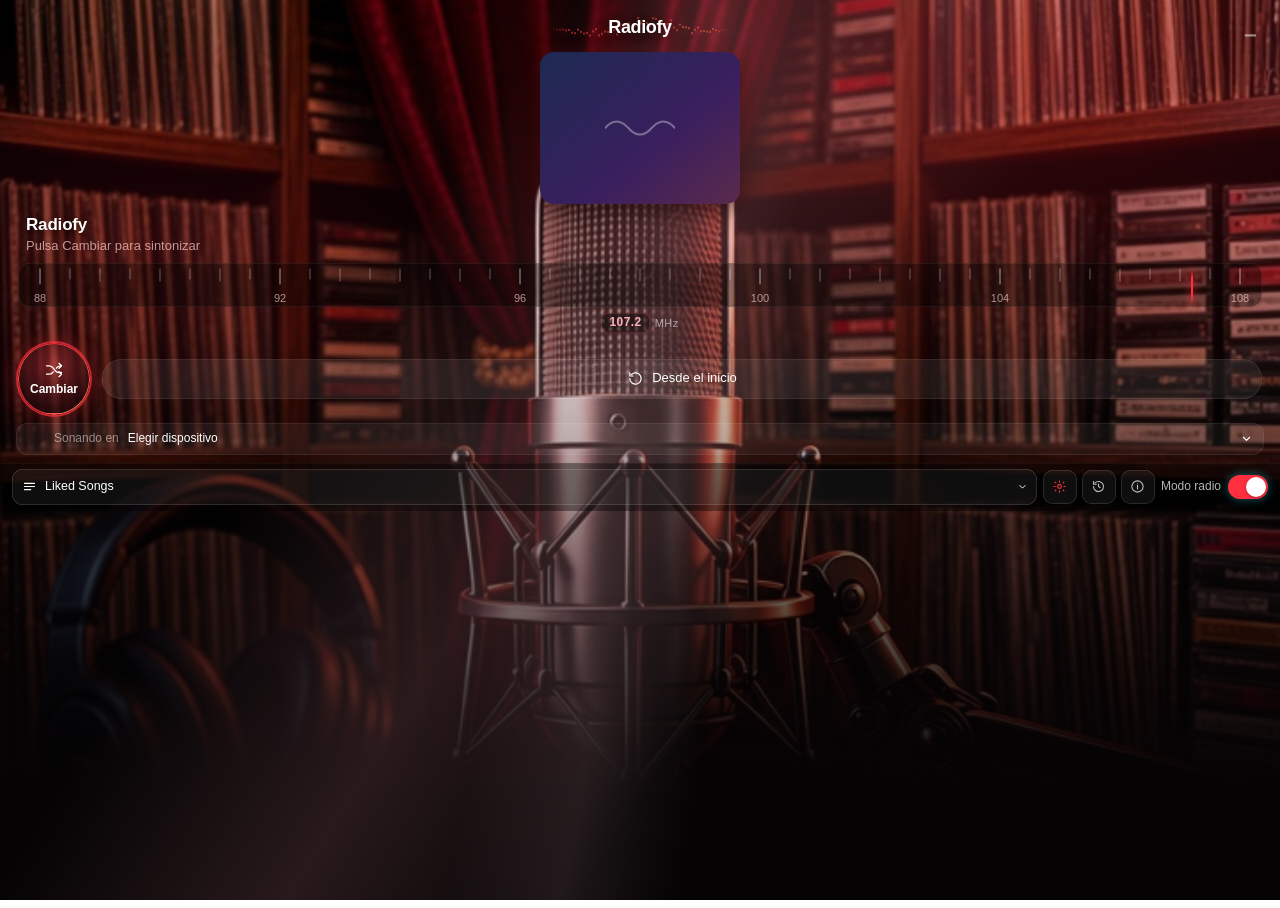
==== commit 56071856: "Radiofy 3.0-b28: Liked/AS estable y sin probe que quemaba cuota. Quita el probe de playlists, abre L" ====
--- a/radio/ui/index.html
+++ b/radio/ui/index.html
@@ -92,7 +92,7 @@
   <div class="about-card">
    <div class="about-wave" aria-hidden="true"></div>
    <h2>Radiofy</h2>
-   <p class="about-ver" id="aboutVer">3.0</p>
+   <p class="about-ver" id="aboutVer">3.0-b28</p>
    <p class="about-desc">Radio digital en la barra de menú. Pulsa Cambiar, sintoniza tus playlists y deja que el vibe elija el momento.</p>
    <p class="about-meta">Spotify Premium · macOS</p>
    <button class="about-ok" id="aboutOk" type="button">Listo</button>
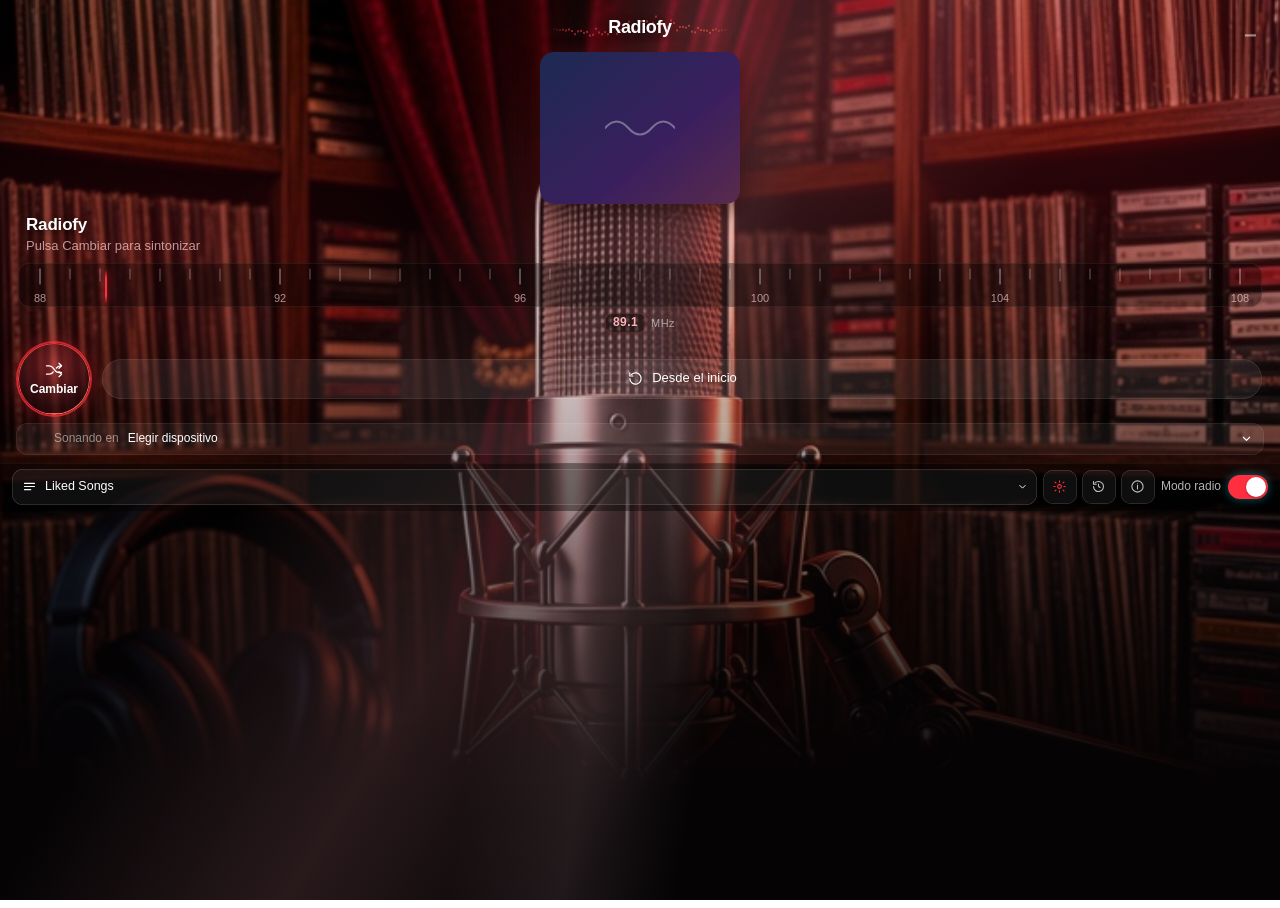
==== commit 4b32469b: "Radiofy 3.0-b37: playlist por Connect, advance estable y carátula altiro. Cambio de fuente con conte" ====
--- a/radio/ui/index.html
+++ b/radio/ui/index.html
@@ -92,7 +92,7 @@
   <div class="about-card">
    <div class="about-wave" aria-hidden="true"></div>
    <h2>Radiofy</h2>
-   <p class="about-ver" id="aboutVer">3.0-b28</p>
+   <p class="about-ver" id="aboutVer">3.0-b37</p>
    <p class="about-desc">Radio digital en la barra de menú. Pulsa Cambiar, sintoniza tus playlists y deja que el vibe elija el momento.</p>
    <p class="about-meta">Spotify Premium · macOS</p>
    <button class="about-ok" id="aboutOk" type="button">Listo</button>
--- a/radio/ui/app.css
+++ b/radio/ui/app.css
@@ -46,7 +46,7 @@
 .mb:hover{background:rgba(255,255,255,.1)}.mb:active{transform:scale(.94)}
 .mb svg{width:15px;height:15px;stroke:#fff}
 .mb.camish{box-shadow:inset 0 0 0 .5px rgba(62,230,255,.45),0 0 8px rgba(62,230,255,.15)}
-.mb.go svg{animation:back .5s cubic-bezier(.3,.7,.3,1)}
+.mb.spin svg{animation:back .5s cubic-bezier(.3,.7,.3,1)}
 /* artwork + flip suave */
 .artw{position:relative;width:200px;height:152px;margin:8px auto 0}
 .vinyl-stage{position:relative;width:100%;height:100%}
@@ -117,7 +117,7 @@
 body.over .meta{display:none!important}
 .pill:hover{background:rgba(255,255,255,.1)}.pill:active{transform:scale(.97)}
 .pill svg{width:17px;height:17px}
-.pill.go svg{animation:back .5s cubic-bezier(.3,.7,.3,1)}@keyframes back{from{transform:rotate(0)}to{transform:rotate(-360deg)}}
+.pill.spin svg{animation:back .5s cubic-bezier(.3,.7,.3,1)}@keyframes back{from{transform:rotate(0)}to{transform:rotate(-360deg)}}
 /* footer: fuente | tools | radio — sin aplastar el chip */
 .ft{display:flex;align-items:center;gap:6px;margin:8px -18px 0;padding:0 12px;height:48px;box-shadow:inset 0 .5px 0 rgba(255,255,255,.14);min-width:0;flex:none}
 .chip{flex:1 1 auto;min-width:0;max-width:100%;display:flex;align-items:center;gap:8px;height:36px;padding:0 8px 0 10px;border-radius:11px;font-size:12.5px;
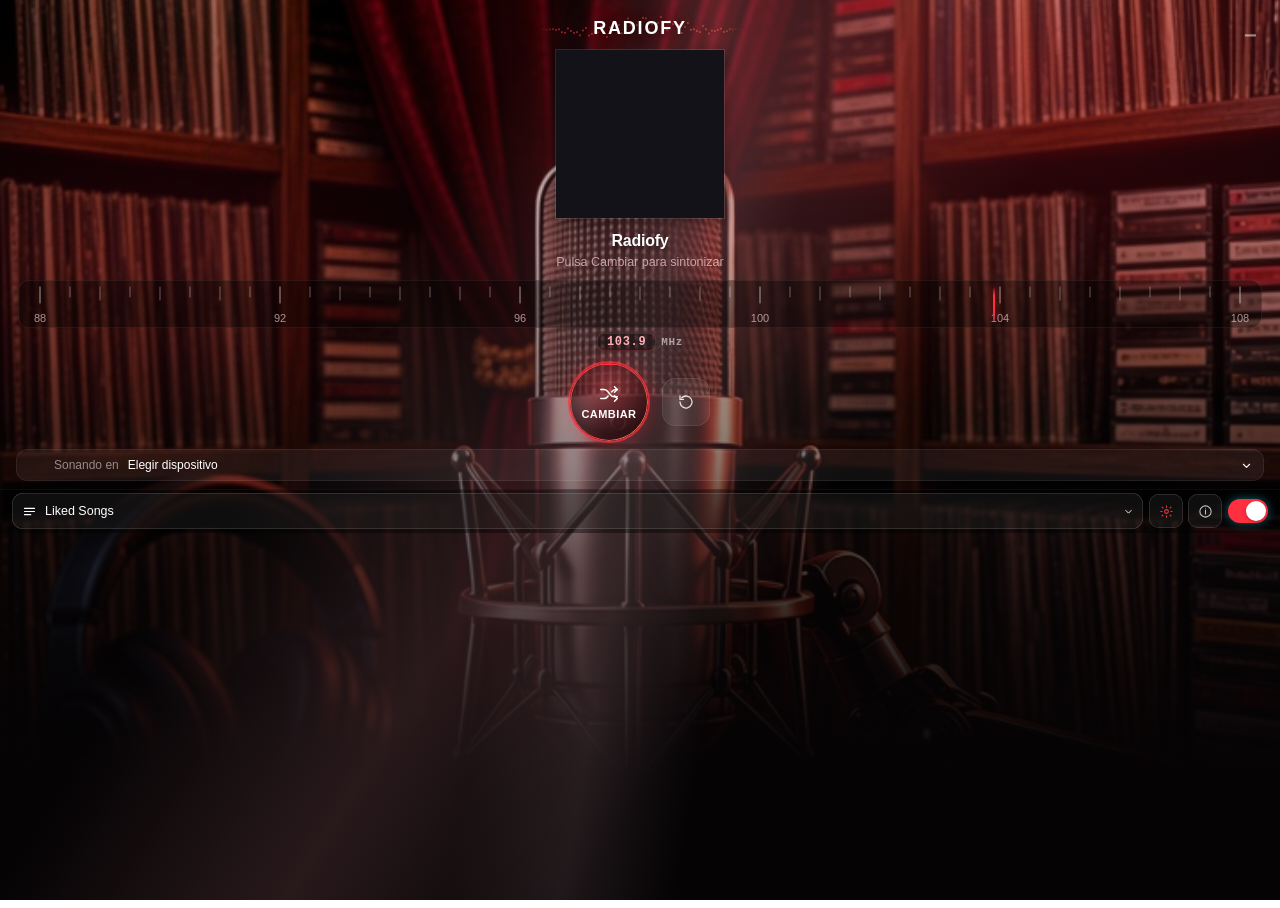
==== commit fa19c48a: "Radiofy 3.0-b43: tapa cuadrada, sintonía sin copy genérico y sombra que no tapa la banda. Co-authore" ====
--- a/radio/ui/index.html
+++ b/radio/ui/index.html
@@ -58,7 +58,6 @@
    <div class="vinyl-stage">
     <div class="platter" aria-hidden="true"></div>
     <div class="art" id="art">
-     <div class="ph"><svg viewBox="0 0 48 24"><path d="M0 12 Q8 3 16 12 T32 12 T48 12"/></svg></div>
      <div class="label">
       <img class="ai" id="imgA" alt="">
       <img class="ai" id="imgB" alt="">
@@ -66,6 +65,7 @@
     </div>
     <div class="arm" aria-hidden="true"></div>
    </div>
+   <canvas class="tune-fx" id="tuneFx" aria-hidden="true"></canvas>
    <canvas class="studio-wave" id="studioWave" width="200" height="120" aria-hidden="true"></canvas>
   </div>
   <div class="meta"><div class="ti" id="ti">Radiofy</div><div class="ar" id="ar">Pulsa Cambiar para sintonizar</div></div>
@@ -74,7 +74,7 @@
  <div class="hzr"><span id="hz">98.0</span> MHz</div>
  <div class="btns">
   <button class="cam" id="cam" type="button"><span class="ring"><i></i></span><svg viewBox="0 0 24 24"><path d="M3 7h3.5c2.2 0 3.4 1 4.6 2.8l1.8 2.4c1.2 1.8 2.4 2.8 4.6 2.8H21"/><path d="M3 17h3.5c2.2 0 3.4-1 4.6-2.8M14.9 9.8C16.1 8 17.3 7 19.5 7H21"/><path d="m18 4 3 3-3 3M18 14l3 3-3 3"/></svg><b>Cambiar</b></button>
-  <button class="pill" id="ini" type="button"><svg viewBox="0 0 24 24"><path d="M4 12a8 8 0 1 0 2.4-5.7"/><path d="M4 4v4.5h4.5"/></svg>Desde el inicio</button>
+  <button class="pill" id="ini" type="button" title="Desde el inicio" aria-label="Desde el inicio"><svg viewBox="0 0 24 24"><path d="M4 12a8 8 0 1 0 2.4-5.7"/><path d="M4 4v4.5h4.5"/></svg><span class="pill-txt">Desde el inicio</span></button>
  </div>
  <button class="dv" id="dv" type="button"><span class="dvi" id="dvI"></span><span class="dl">Sonando en</span><span class="dn" id="dvN">Elegir dispositivo</span><svg class="chv" viewBox="0 0 24 24"><path d="m7 10 5 5 5-5"/></svg></button>
  <footer class="ft">
@@ -84,15 +84,14 @@
    <button class="iconbtn" id="resetMem" type="button" title="Reiniciar sintonía / memoria"><svg viewBox="0 0 24 24"><path d="M4 12a8 8 0 1 0 2.4-5.7"/><path d="M4 4v4.5h4.5"/><path d="M12 8v4l2.5 1.5"/></svg></button>
    <button class="iconbtn" id="aboutBtn" type="button" title="Acerca de"><svg viewBox="0 0 24 24"><circle cx="12" cy="12" r="9"/><path d="M12 10v6M12 7.5h.01"/></svg></button>
   </div>
-  <label class="tg" title="Al terminar: entra a mitad (ON) o desde el inicio (OFF)"><span>Modo radio</span><button class="sw on" id="sw" type="button" role="switch" aria-checked="true"><i></i></button></label>
+  <label class="tg" title="Modo radio: ON entra a mitad · OFF desde el inicio"><span>Modo radio</span><button class="sw on" id="sw" type="button" role="switch" aria-checked="true" aria-label="Modo radio"><i></i></button></label>
  </footer>
  <div class="toast" id="msg" role="status" aria-live="polite"></div>
  <div class="menu" id="menu"></div>
  <div class="about" id="about" hidden>
   <div class="about-card">
-   <div class="about-wave" aria-hidden="true"></div>
    <h2>Radiofy</h2>
-   <p class="about-ver" id="aboutVer">3.0-b37</p>
+   <p class="about-ver" id="aboutVer">3.0-b43</p>
    <p class="about-desc">Radio digital en la barra de menú. Pulsa Cambiar, sintoniza tus playlists y deja que el vibe elija el momento.</p>
    <p class="about-meta">Spotify Premium · macOS</p>
    <button class="about-ok" id="aboutOk" type="button">Listo</button>
--- a/radio/ui/app.css
+++ b/radio/ui/app.css
@@ -1,17 +1,17 @@
 *{box-sizing:border-box;margin:0;padding:0}
 html,body{height:100%;background:transparent;overflow:hidden;-webkit-user-select:none;user-select:none;cursor:default}
-body{font:13px/1.3 -apple-system,BlinkMacSystemFont,"SF Pro Text","Helvetica Neue",sans-serif;color:#fff;-webkit-font-smoothing:antialiased}
+body{font:13px/1.35 "Avenir Next","Futura","Gill Sans",-apple-system,sans-serif;color:#fff;-webkit-font-smoothing:antialiased}
 button{font:inherit;color:inherit;background:none;border:0;cursor:default;outline:none}
 svg{fill:none;stroke:currentColor;stroke-width:1.7;stroke-linecap:round;stroke-linejoin:round}
 .paused *,.paused *:before,.paused *:after{animation-play-state:paused!important}
 .app{position:relative;height:100%;display:flex;flex-direction:column;align-items:stretch;padding:12px 18px 0;border-radius:var(--radius,20px);
- background:linear-gradient(180deg,var(--bg0),var(--bg1));box-shadow:inset 0 0 0 .5px var(--stroke),inset 0 1px 0 rgba(255,255,255,.08)}
+ background:var(--bg1,#0c0c12);box-shadow:inset 0 0 0 .5px var(--stroke),inset 0 1px 0 rgba(255,255,255,.08)}
 /* header: partículas + Radiofy; skin solo en el footer */
 .hd{position:relative;display:flex;align-items:center;justify-content:center;height:32px;margin-bottom:0;overflow:visible;flex:none}
 .logo{position:relative;display:flex;align-items:center;justify-content:center;height:32px;padding:0 8px;border-radius:0;cursor:pointer;overflow:visible;background:transparent!important}
 .logo:hover{background:transparent!important}
-.logo h1{position:relative;z-index:2;font-size:18px;font-weight:650;letter-spacing:-.01em;pointer-events:none;text-shadow:0 0 14px rgba(0,0,0,.45),0 1px 0 rgba(0,0,0,.25)}
-.wstage{position:absolute;left:50%;top:50%;width:180px;height:32px;margin:-16px 0 0 -90px;z-index:0;pointer-events:none;overflow:visible}
+.logo h1{position:relative;z-index:2;font:700 20px/1 "Avenir Next Condensed","Avenir Next","Futura",sans-serif;letter-spacing:.04em;text-transform:uppercase;pointer-events:none;text-shadow:0 0 14px rgba(0,0,0,.45),0 1px 0 rgba(0,0,0,.25)}
+.wstage{position:absolute;left:50%;top:50%;width:200px;height:36px;margin:-18px 0 0 -100px;z-index:0;pointer-events:none;overflow:visible;opacity:.95}
 .wv{width:180px;height:32px;overflow:visible;display:block}
 .wv path{fill:none;stroke:url(#gw)!important;stroke-linecap:round;stroke-linejoin:round}
 .wv .wvb{stroke-width:2.2;opacity:.28}
@@ -47,23 +47,26 @@
 .mb svg{width:15px;height:15px;stroke:#fff}
 .mb.camish{box-shadow:inset 0 0 0 .5px rgba(62,230,255,.45),0 0 8px rgba(62,230,255,.15)}
 .mb.spin svg{animation:back .5s cubic-bezier(.3,.7,.3,1)}
-/* artwork + flip suave */
-.artw{position:relative;width:200px;height:152px;margin:8px auto 0}
+/* artwork: SIEMPRE cuadrada (tapas Spotify). Nunca 200×152 — eso las recorta. */
+.artw{position:relative;width:168px;height:168px;margin:6px auto 0;flex:none}
 .vinyl-stage{position:relative;width:100%;height:100%}
 .platter,.arm,.studio-wave{display:none}
 .art .label{position:absolute;inset:0;border-radius:inherit;overflow:hidden}
 .artw.flipping .art{filter:saturate(1.15) brightness(1.05)}
-/* Scrub/shuffle: swap duro vía JS. Crossfade normal: 1s, sale encima de la que entra */
-.glow{position:absolute;left:8%;top:12%;width:84%;height:84%;object-fit:cover;filter:blur(22px) saturate(1.6);opacity:0;transform:scale(1.08);transition:opacity .7s ease,transform .7s ease}
-.glow.on{opacity:.62}
-.art{position:relative;width:100%;height:100%;border-radius:var(--art-radius,14px);overflow:hidden;background:linear-gradient(140deg,#1d2a52,#3a1f5e 60%,#5a2a4c);box-shadow:0 0 0 .5px rgba(255,255,255,.18),0 10px 30px rgba(0,0,0,.35);transition:transform .55s cubic-bezier(.2,.8,.2,1),filter .35s}
-.art .ai{position:absolute;inset:0;width:100%;height:100%;object-fit:cover;opacity:0;z-index:1;transition:opacity 1s ease;will-change:opacity}
+.glow{position:absolute;left:6%;top:6%;width:88%;height:88%;object-fit:cover;filter:blur(22px) saturate(1.6);opacity:0;transform:scale(1.06);transition:opacity .7s ease,transform .7s ease;border-radius:var(--art-radius,0)}
+.glow.on{opacity:.55}
+/* NUNCA gradiente placeholder en .art. Tapa Spotify = cuadrada (radius 0; Vinyl override 50%). */
+.art{position:relative;width:100%;height:100%;aspect-ratio:1;border-radius:var(--art-radius,0);overflow:hidden;background:#121218;box-shadow:0 0 0 .5px rgba(255,255,255,.18),0 4px 14px rgba(0,0,0,.35);transition:transform .55s cubic-bezier(.2,.8,.2,1),filter .35s}
+.art .ai{position:absolute;inset:0;width:100%;height:100%;object-fit:cover;object-position:center;opacity:0;z-index:1;transition:opacity .35s ease;will-change:opacity}
 .art .ai.on{opacity:1;z-index:1}
 .art .ai.on.out{opacity:0;z-index:3;transition:opacity 1s ease}
 .art.pop{animation:pop .55s cubic-bezier(.2,.9,.3,1.15)}@keyframes pop{0%{transform:scale(.97)}100%{transform:none}}
-.artw.flipping .art{animation:tunePulse .9s ease-in-out}@keyframes tunePulse{0%,100%{transform:scale(1)}50%{transform:scale(1.015)}}
-.ph{position:absolute;inset:0;display:grid;place-items:center;z-index:0}
-.ph svg{width:70px;height:40px;stroke:rgba(255,255,255,.35);stroke-width:1.4}
+.ph{display:none!important}
+/* sintonía: partículas en la tapa (no spinner en Cambiar, no gradiente) */
+.tune-fx{position:absolute;inset:0;z-index:4;width:100%;height:100%;pointer-events:none;border-radius:var(--art-radius,0);opacity:0;transition:opacity .22s ease}
+.artw.tuning .tune-fx{opacity:1}
+.artw.tuning .art{filter:brightness(.88)}
+.artw.tuning .glow{opacity:0!important}
 /* toast global: legible, fuera del arte, no tapa carátula */
 .toast,.msg{position:absolute;left:16px;right:16px;bottom:62px;z-index:12;padding:10px 14px;border-radius:12px;
  font-size:12.5px;font-weight:600;line-height:1.35;text-align:center;color:#fff;letter-spacing:.01em;
@@ -72,16 +75,17 @@
 .toast.on,.msg.on{opacity:1;transform:none}
 .toast.quota,.msg.quota{opacity:1;transform:none;color:#ffe0b8;box-shadow:0 8px 24px rgba(0,0,0,.45),inset 0 0 0 .5px rgba(255,180,100,.55)}
 body.over .toast,body.over .msg{bottom:8px}
-/* meta */
-.meta{margin-top:10px;padding:0 8px;min-height:40px}
-.ti{font-size:17px;font-weight:700;letter-spacing:-.01em;white-space:nowrap;overflow:hidden;text-overflow:ellipsis}
-.ar{font-size:13px;color:rgba(255,255,255,.55);margin-top:2px;white-space:nowrap;overflow:hidden;text-overflow:ellipsis}
+/* meta — z-index sobre sombra de tapa; atenuar en tuning (sin pisar texto) */
+.meta{position:relative;z-index:2;margin-top:12px;padding:0 6px;min-height:38px;text-align:center}
+body[data-phase="tuning"] .meta{opacity:.4}
+.ti{font-size:16px;font-weight:700;letter-spacing:-.015em;white-space:nowrap;overflow:hidden;text-overflow:ellipsis}
+.ar{font-size:12.5px;color:rgba(255,255,255,.55);margin-top:2px;white-space:nowrap;overflow:hidden;text-overflow:ellipsis}
 .meta.swp .ti,.meta.swp .ar{animation:mi .45s cubic-bezier(.2,.8,.2,1) both}.meta.swp .ar{animation-delay:.06s}
 @keyframes mi{from{opacity:0;transform:translateY(8px)}to{opacity:1;transform:none}}
 /* progress eliminado */
 .pr,.trk,.tm,.fill,.kn{display:none!important}
-/* dial */
-.dial{position:relative;height:44px;margin:8px 0 0;border-radius:var(--dial-radius,16px);overflow:hidden;background:rgba(255,255,255,.045);box-shadow:inset 0 0 0 .5px rgba(255,255,255,.16),inset 0 1px 6px rgba(0,0,0,.25);cursor:default;touch-action:none}
+/* dial — objeto principal de sintonía */
+.dial{position:relative;height:48px;margin:10px 0 0;border-radius:var(--dial-radius,16px);overflow:hidden;background:rgba(255,255,255,.045);box-shadow:inset 0 0 0 .5px rgba(255,255,255,.16),inset 0 1px 6px rgba(0,0,0,.25);cursor:default;touch-action:none}
 .sc{position:absolute;inset:0;width:100%;height:100%;pointer-events:none}
 .sc line{stroke:rgba(255,255,255,.35);stroke-width:1}
 .sc line.mj{stroke:rgba(255,255,255,.6)}
@@ -89,23 +93,26 @@
 .nd{position:absolute;left:0;top:6px;width:2px;height:36px;margin-left:-1px;transition:none;will-change:transform;pointer-events:none}
 .nd.anim{transition:transform .55s cubic-bezier(.2,.8,.2,1)}
 .nd i{position:absolute;inset:0;border-radius:1px;background:linear-gradient(180deg,transparent,var(--needle) 28%,var(--needle) 72%,transparent);box-shadow:0 0 8px var(--needle-glow),0 0 2px #fff}
-.hzr{display:flex;align-items:center;justify-content:center;gap:5px;margin-top:6px;font-size:11px;font-variant-numeric:tabular-nums;color:rgba(255,255,255,.55);letter-spacing:.04em}
-.hzr span{font-weight:650;font-size:12px;color:rgba(255,255,255,.88);padding:2px 8px;border-radius:8px;background:rgba(0,0,0,.28);box-shadow:inset 0 0 0 .5px rgba(166,107,255,.35)}
-/* buttons */
-.btns{display:flex;align-items:center;justify-content:space-between;gap:12px;margin-top:10px;padding:0;height:auto;min-height:72px;min-width:0}
-.cam{position:relative;flex:none;width:72px;height:72px;min-width:72px;min-height:72px;border-radius:50%;display:flex;flex-direction:column;align-items:center;justify-content:center;gap:2px;
- background:radial-gradient(circle at 50% 35%,rgba(90,110,200,.22),rgba(20,22,40,.5) 70%);box-shadow:0 0 22px var(--cam-glow),0 0 30px rgba(166,107,255,.12);transition:transform .12s}
+.hzr{display:flex;align-items:center;justify-content:center;gap:5px;margin-top:5px;font:600 11px/1 "SF Mono","Menlo",ui-monospace,monospace;font-variant-numeric:tabular-nums;color:rgba(255,255,255,.55);letter-spacing:.06em}
+.hzr span{font-weight:700;font-size:12px;color:rgba(255,255,255,.9);padding:3px 10px;border-radius:8px;background:rgba(0,0,0,.32);box-shadow:inset 0 0 0 .5px rgba(255,255,255,.2)}
+/* buttons: Cambiar = CTA; Inicio = icono secundario */
+.btns{display:flex;align-items:center;justify-content:center;gap:14px;margin-top:12px;padding:0;height:auto;min-height:76px;min-width:0}
+.cam{position:relative;flex:none;width:78px;height:78px;min-width:78px;min-height:78px;border-radius:50%;display:flex;flex-direction:column;align-items:center;justify-content:center;gap:2px;
+ background:radial-gradient(circle at 50% 35%,rgba(90,110,200,.22),rgba(20,22,40,.5) 70%);box-shadow:0 0 22px var(--cam-glow);transition:transform .12s,opacity .2s,filter .2s}
 .cam:active{transform:scale(.95)}
-.cam svg{width:20px;height:20px;stroke:#fff;stroke-width:1.6}
-.cam b{font-size:12px;font-weight:650}
+.cam svg{width:22px;height:22px;stroke:#fff;stroke-width:1.6}
+.cam b{font-size:11px;font-weight:700;letter-spacing:.04em;text-transform:uppercase}
 .ring{position:absolute;inset:0;border-radius:50%;padding:1.2px;overflow:hidden;
  -webkit-mask:linear-gradient(#000 0 0) content-box,linear-gradient(#000 0 0);-webkit-mask-composite:xor;mask-composite:exclude}
 .ring i{position:absolute;left:-25%;top:-25%;width:150%;height:150%;background:conic-gradient(from 0deg,var(--accent),var(--accent2),var(--accent3),var(--accent),var(--accent2),var(--accent));animation:rot 6s linear infinite}
 @keyframes rot{to{transform:rotate(360deg)}}
-.cam.busy .ring i{animation-duration:1.2s}
-.cam.busy svg{animation:spin .9s cubic-bezier(.5,0,.5,1) infinite}@keyframes spin{50%{transform:scale(.86) rotate(8deg)}}
-.pill{flex:1;min-width:0;display:flex;align-items:center;justify-content:center;gap:8px;height:40px;padding:0 14px;border-radius:20px;font-size:13px;font-weight:500;white-space:nowrap;
- background:rgba(255,255,255,.06);box-shadow:inset 0 0 0 .5px rgba(255,255,255,.28);transition:background .15s,transform .12s}
+/* busy = atenuar CTA (best practice player). NUNCA spin en el botón. */
+.cam.busy{opacity:.48;filter:saturate(.7);pointer-events:none;transform:none}
+.cam.busy:active{transform:none}
+.cam.busy .ring i{animation-play-state:paused;opacity:.45}
+.pill{flex:none;width:48px;height:48px;min-width:48px;padding:0;display:grid;place-items:center;border-radius:14px;font-size:0;font-weight:500;
+ background:rgba(255,255,255,.06);box-shadow:inset 0 0 0 .5px rgba(255,255,255,.22);transition:background .15s,transform .12s}
+.pill .pill-txt{display:none}
 body.over .app{padding:8px 12px 10px;border-radius:14px;justify-content:flex-start;overflow:hidden;gap:6px}
 body.over .now-card,body.over .artw,body.over .dial,body.over .hzr,body.over .btns,body.over .dv,body.over .ft,body.over .setup,body.over .menu,body.over .ov,body.over .grill,body.over .about,body.over .studio-hero{display:none!important}
 body.over .mini{display:grid}
@@ -116,10 +123,10 @@
 body.over .wv{width:110px;height:22px}
 body.over .meta{display:none!important}
 .pill:hover{background:rgba(255,255,255,.1)}.pill:active{transform:scale(.97)}
-.pill svg{width:17px;height:17px}
+.pill svg{width:18px;height:18px;stroke:rgba(255,255,255,.85)}
 .pill.spin svg{animation:back .5s cubic-bezier(.3,.7,.3,1)}@keyframes back{from{transform:rotate(0)}to{transform:rotate(-360deg)}}
-/* footer: fuente | tools | radio — sin aplastar el chip */
-.ft{display:flex;align-items:center;gap:6px;margin:8px -18px 0;padding:0 12px;height:48px;box-shadow:inset 0 .5px 0 rgba(255,255,255,.14);min-width:0;flex:none}
+/* footer: playlist + tools; modo radio solo switch (sin etiqueta) */
+.ft{display:flex;align-items:center;gap:6px;margin:8px -18px 0;padding:0 12px;height:44px;box-shadow:inset 0 .5px 0 rgba(255,255,255,.14);min-width:0;flex:none}
 .chip{flex:1 1 auto;min-width:0;max-width:100%;display:flex;align-items:center;gap:8px;height:36px;padding:0 8px 0 10px;border-radius:11px;font-size:12.5px;
  background:rgba(255,255,255,.05);box-shadow:inset 0 0 0 .5px rgba(255,255,255,.24);transition:background .15s}
 .chip:hover,.chip.on{background:rgba(255,255,255,.1)}
@@ -127,6 +134,7 @@
 .chip span{flex:1;min-width:0;text-align:left;white-space:nowrap;overflow:hidden;text-overflow:ellipsis}
 .chip .chv{width:13px;height:13px;flex:none;transition:transform .2s}.chip.on .chv{transform:rotate(180deg)}
 .ft-tools{display:flex;align-items:center;gap:5px;flex:none}
+#resetMem{display:none} /* fuera del primer viewport; reset desde menú skin si hace falta */
 .iconbtn{flex:none;width:34px;height:34px;border-radius:10px;display:grid;place-items:center;
  background:rgba(255,255,255,.05);box-shadow:inset 0 0 0 .5px rgba(255,255,255,.24);transition:background .15s}
 .iconbtn:hover,.iconbtn.on{background:rgba(255,255,255,.1)}
@@ -138,19 +146,18 @@
  background:rgba(8,10,20,.55);backdrop-filter:blur(8px);-webkit-backdrop-filter:blur(8px);border-radius:inherit}
 .about[hidden]{display:none!important}
 .about-card{position:relative;width:100%;max-width:280px;padding:28px 22px 18px;border-radius:18px;text-align:center;
- background:linear-gradient(165deg,rgba(40,44,70,.95),rgba(14,16,28,.98));box-shadow:inset 0 0 0 .5px rgba(255,255,255,.2),0 16px 40px rgba(0,0,0,.45);overflow:hidden}
-.about-wave{position:absolute;left:10%;right:10%;top:18px;height:28px;opacity:.55;
- background:linear-gradient(90deg,var(--accent),var(--accent2));
- -webkit-mask:url("data:image/svg+xml,%3Csvg xmlns='http://www.w3.org/2000/svg' viewBox='0 0 120 28'%3E%3Cpath fill='none' stroke='%23000' stroke-width='3' stroke-linecap='round' d='M2 14c8-10 16 10 24 0s16 10 24 0 16 10 24 0 16 10 24 0'/%3E%3C/svg%3E") center/100% 100% no-repeat;
- mask:url("data:image/svg+xml,%3Csvg xmlns='http://www.w3.org/2000/svg' viewBox='0 0 120 28'%3E%3Cpath fill='none' stroke='%23000' stroke-width='3' stroke-linecap='round' d='M2 14c8-10 16 10 24 0s16 10 24 0 16 10 24 0 16 10 24 0'/%3E%3C/svg%3E") center/100% 100% no-repeat}
-.about-card h2{position:relative;margin-top:22px;font-size:22px;font-weight:700;letter-spacing:-.02em}
-.about-ver{margin-top:4px;font-size:12px;color:rgba(255,255,255,.45);font-variant-numeric:tabular-nums}
-.about-desc{margin-top:12px;font-size:13px;line-height:1.45;color:rgba(255,255,255,.72)}
-.about-meta{margin-top:10px;font-size:11.5px;color:rgba(255,255,255,.4)}
-.about-ok{margin-top:16px;width:100%;height:36px;border-radius:12px;font-weight:600;
- background:linear-gradient(90deg,var(--accent),var(--accent2));box-shadow:0 0 14px rgba(62,230,255,.25)}
+ background:rgba(10,10,12,.96);box-shadow:inset 0 0 0 .5px rgba(255,255,255,.14),0 18px 40px rgba(0,0,0,.5);overflow:hidden}
+.about-fx,.about-wave{display:none!important}
+.about-card h2{margin-top:4px;font:700 18px/1.1 "Avenir Next Condensed","Avenir Next",sans-serif;letter-spacing:.14em;text-transform:uppercase;color:#fff}
+.about-ver{margin-top:8px;font-size:12px;color:rgba(255,255,255,.4);font-variant-numeric:tabular-nums}
+.about-desc{margin-top:14px;font-size:13px;line-height:1.45;color:rgba(255,255,255,.7)}
+.about-meta{margin-top:10px;font-size:11.5px;color:rgba(255,255,255,.38)}
+.about-ok{margin-top:18px;width:100%;height:36px;border-radius:12px;font-weight:600;letter-spacing:.03em;
+ background:rgba(255,255,255,.08);color:#fff;box-shadow:inset 0 0 0 .5px rgba(255,255,255,.22)}
+.about-ok:hover{background:rgba(255,255,255,.12)}
 .about-ok:active{transform:scale(.97)}
-.tg{flex:none;display:flex;align-items:center;gap:7px;font-size:12px;font-weight:500;color:rgba(255,255,255,.7);white-space:nowrap}
+.tg{flex:none;display:flex;align-items:center;gap:0;font-size:0;color:transparent;white-space:nowrap}
+.tg>span{display:none}
 .sw{position:relative;width:40px;height:24px;border-radius:12px;background:rgba(255,255,255,.18);transition:background .2s,box-shadow .2s;flex:none}
 .sw i{position:absolute;left:2px;top:2px;width:20px;height:20px;border-radius:50%;background:#fff;box-shadow:0 1px 3px rgba(0,0,0,.3);transition:transform .22s cubic-bezier(.3,1.3,.5,1)}
 .sw.on{background:var(--sw-on);box-shadow:0 0 10px rgba(34,211,230,.45)}.sw.on i{transform:translateX(16px)}
@@ -173,7 +180,7 @@
 .af input:focus{box-shadow:inset 0 0 0 1px rgba(62,230,255,.7),0 0 8px rgba(62,230,255,.25)}
 .af .row{display:flex;gap:7px;justify-content:flex-end}
 .af .b{height:28px;padding:0 12px;border-radius:8px;font-size:12.5px;background:rgba(255,255,255,.08)}
-.af .b.p{background:linear-gradient(90deg,#1fb8d6,#7b5cf0);box-shadow:0 0 10px rgba(110,140,255,.35)}
+.af .b.p{background:rgba(255,255,255,.12);box-shadow:inset 0 0 0 .5px rgba(255,255,255,.28)}
 .af .er{font-size:11.5px;color:#ff8fae;min-height:14px}
 .mt{padding:6px 8px 4px;font-size:11.5px;font-weight:600;letter-spacing:.04em;text-transform:uppercase;color:rgba(255,255,255,.45)}
 .mi.dis{opacity:.4;pointer-events:none}
@@ -205,7 +212,7 @@
 .setup.wait .wt{display:flex}.setup.wait .go .ring i{animation-duration:1.2s}
 .nt{margin:auto 0 0;font-size:11.5px;text-align:center;color:rgba(255,255,255,.45)}
 .setup .msg2{color:#ff8fae}
-.nd2 .b{height:32px;padding:0 12px;border-radius:8px;font-size:12.5px;background:linear-gradient(90deg,#1fb8d6,#7b5cf0);box-shadow:0 0 10px rgba(110,140,255,.35)}
+.nd2 .b{height:32px;padding:0 12px;border-radius:8px;font-size:12.5px;background:rgba(255,255,255,.1);box-shadow:inset 0 0 0 .5px rgba(255,255,255,.25)}
 /* output device row */
 .dv{display:flex;align-items:center;gap:9px;height:32px;margin:8px -2px 0;padding:0 10px 0 12px;border-radius:12px;font-size:12px;min-width:0;flex:none;
  background:rgba(255,255,255,.05);box-shadow:inset 0 0 0 .5px rgba(255,255,255,.14);transition:background .2s}
--- a/radio/ui/skins.css
+++ b/radio/ui/skins.css
@@ -1,10 +1,16 @@
-/* Radiofy skins — MISMA estructura en todos.
-   Solo cambian: variables, fondo/hero, y chrome del dial.
-   Layout vive en app.css. Aquí NO se reordena art/meta/btns/ft. */
-
-/* skin / tools del footer: siempre visibles en TODOS los skins */
+/* Radiofy skins — layout base en app.css (art CUADRADA, CTA Cambiar).
+   Aquí: tipografía, hero, dial y acentos por skin. */
+
+/* skin / tools del footer */
 .ft-tools{display:flex!important}
 #skinBtn{display:grid!important}
+#aboutBtn{display:grid!important}
+
+/* Carátula cuadrada en todos salvo vinyl (disco) */
+[data-skin="neon"] .artw,
+[data-skin="classic"] .artw,
+[data-skin="studio"] .artw,
+[data-skin="onair"] .artw{width:168px;height:168px}
 
 /* ========== NEON (base) ========== */
 :root,
@@ -21,8 +27,9 @@
   --cam-glow: rgba(62,230,255,.3);
   --sw-on: #3ee6ff;
   --radius: 18px;
-  --art-radius: 14px;
+  --art-radius: 0;
   --dial-radius: 14px;
+  font-family:"Avenir Next","Futura",sans-serif;
 }
 [data-skin="neon"] .app{
   background:#070510;
@@ -43,8 +50,17 @@
 [data-skin="neon"] .dv,
 [data-skin="neon"] .ft{position:relative;z-index:2}
 [data-skin="neon"] .hd h1{
-  letter-spacing:.04em;text-transform:uppercase;font-size:16px;
+  font:700 15px/1 "Avenir Next Condensed","Avenir Next",sans-serif;
+  letter-spacing:.18em;text-transform:uppercase;
   text-shadow:0 0 12px rgba(62,230,255,.65),0 0 22px rgba(180,76,255,.4);
+}
+[data-skin="neon"] .ti{font-weight:650;letter-spacing:.02em}
+[data-skin="neon"] .cam{
+  box-shadow:0 0 0 2px rgba(62,230,255,.55),0 0 24px rgba(62,230,255,.28);
+}
+[data-skin="neon"] .pill{
+  background:rgba(20,12,40,.55);
+  box-shadow:inset 0 0 0 .5px rgba(180,76,255,.4);
 }
 /* Dial neon: tubo de plasma cian→violeta (no el FM genérico) */
 [data-skin="neon"] .dial{
@@ -93,8 +109,9 @@
   --cam-glow: rgba(232,160,74,.3);
   --sw-on: #e07020;
   --radius: 18px;
-  --art-radius: 12px;
+  --art-radius: 0;
   --dial-radius: 12px;
+  font-family:"Avenir Next","Gill Sans",sans-serif;
 }
 [data-skin="classic"] .app{
   background:#140c08;
@@ -115,13 +132,20 @@
 [data-skin="classic"] .dv,
 [data-skin="classic"] .ft{position:relative;z-index:2}
 [data-skin="classic"] .hd h1{
-  font-family:"Snell Roundhand","Segoe Script","Brush Script MT",cursive;
-  font-size:22px;font-weight:500;color:#f0d9a8;letter-spacing:.02em;text-transform:none;
-  text-shadow:0 1px 0 #000,0 0 10px rgba(240,180,80,.3);
-}
-[data-skin="classic"] .wstage{opacity:.3}
+  font:700 17px/1 "Copperplate","Avenir Next Condensed",serif;
+  letter-spacing:.12em;text-transform:uppercase;color:#f0d9a8;
+  text-shadow:0 1px 4px rgba(0,0,0,.6);
+}
+[data-skin="classic"] .cam{
+  box-shadow:0 0 0 2px rgba(232,160,74,.55),0 0 18px rgba(232,160,74,.25);
+}
+[data-skin="classic"] .pill{
+  background:rgba(40,24,12,.55);
+  box-shadow:inset 0 0 0 .5px rgba(212,175,110,.4);
+}
+[data-skin="classic"] .wstage{opacity:.85}
 [data-skin="classic"] .art{
-  box-shadow:inset 0 0 0 2px rgba(212,175,110,.35),0 10px 24px rgba(0,0,0,.4);
+  box-shadow:inset 0 0 0 2px rgba(212,175,110,.35),0 4px 12px rgba(0,0,0,.4);
 }
 [data-skin="classic"] .ti{color:#f0d9a8}
 [data-skin="classic"] .ar{color:rgba(240,217,168,.65)}
@@ -216,17 +240,25 @@
 [data-skin="vinyl"] .ft,
 [data-skin="vinyl"] .meta{position:relative;z-index:2}
 [data-skin="vinyl"] .hd h1{
-  font-size:16px;font-weight:700;letter-spacing:.04em;text-transform:uppercase;
+  font:700 16px/1 "Avenir Next Condensed","Avenir Next",sans-serif;
+  letter-spacing:.14em;text-transform:uppercase;
   color:#ffb080;text-shadow:0 0 14px rgba(255,100,40,.4);
 }
-[data-skin="vinyl"] .wstage{opacity:.35}
-/* disco CIRCULAR: artw debe ser cuadrado (si no, border-radius 50% = huevo) */
+[data-skin="vinyl"] .wstage{opacity:.9}
+[data-skin="vinyl"] .cam{
+  box-shadow:0 0 0 2px rgba(255,100,120,.5),0 0 20px rgba(255,80,100,.3);
+}
+[data-skin="vinyl"] .pill{
+  background:rgba(20,10,16,.55);
+  box-shadow:inset 0 0 0 .5px rgba(255,140,100,.35);
+}
+/* disco CIRCULAR: artw cuadrado (si no, border-radius 50% = huevo) */
 [data-skin="vinyl"] .artw{
-  width:152px;height:152px;margin:8px auto 0;
-}
-[data-skin="vinyl"] .vinyl-stage{width:152px;height:152px;margin:0 auto}
+  width:168px;height:168px;margin:6px auto 0;
+}
+[data-skin="vinyl"] .vinyl-stage{width:168px;height:168px;margin:0 auto}
 [data-skin="vinyl"] .art{
-  width:152px;height:152px;border-radius:50%;overflow:hidden;
+  width:168px;height:168px;border-radius:50%;overflow:hidden;
   background:
     radial-gradient(circle at 50% 50%,#333 0 10%,#1a1a1a 10.5% 11.5%,transparent 12%),
     repeating-radial-gradient(circle at 50% 50%,#161616 0 1.4px,#0c0c0c 1.4px 2.8px);
@@ -326,7 +358,7 @@
   --cam-glow: rgba(61,255,181,.25);
   --sw-on: #3dffb5;
   --radius: 18px;
-  --art-radius: 8px;
+  --art-radius: 0;
   --dial-radius: 10px;
 }
 [data-skin="studio"] .app{
@@ -347,8 +379,19 @@
 [data-skin="studio"] .dv,
 [data-skin="studio"] .ft{position:relative;z-index:2}
 [data-skin="studio"] .hd h1{
-  color:#3dffb5;font-size:14px;font-weight:700;letter-spacing:.12em;text-transform:uppercase;
-  text-shadow:0 0 10px rgba(61,255,181,.5);
+  font:700 14px/1 "SF Mono","Menlo",ui-monospace,monospace;
+  letter-spacing:.2em;text-transform:uppercase;color:#3dffb5;
+  text-shadow:0 0 10px rgba(61,255,181,.35);
+}
+[data-skin="studio"] .ti{font-family:"SF Mono","Menlo",ui-monospace,monospace;font-size:14px;letter-spacing:.02em}
+[data-skin="studio"] .cam{
+  box-shadow:0 0 0 2px rgba(61,255,181,.5),0 0 18px rgba(46,230,255,.22);
+  border-radius:12px;
+}
+[data-skin="studio"] .pill{
+  border-radius:8px;
+  background:rgba(4,20,24,.65);
+  box-shadow:inset 0 0 0 1px rgba(80,255,200,.28);
 }
 [data-skin="studio"] .art{
   box-shadow:0 0 0 1px rgba(61,255,181,.4),0 0 14px rgba(61,255,181,.12);
@@ -416,7 +459,7 @@
   --cam-glow: rgba(255,40,55,.45);
   --sw-on: #ff2f3f;
   --radius: 18px;
-  --art-radius: 14px;
+  --art-radius: 0;
   --dial-radius: 12px;
   font-family:"Avenir Next","Futura","Gill Sans",sans-serif;
 }
@@ -426,9 +469,9 @@
 }
 [data-skin="onair"] .studio-hero{
   display:block;position:absolute;inset:0;z-index:0;pointer-events:none;
-  /* solo el fondo baja; la UI queda igual que el resto de skins */
-  background:
-    linear-gradient(180deg,rgba(5,3,4,.05) 0%,rgba(5,3,4,.12) 36%,rgba(5,3,4,.65) 68%,#050304 88%),
+  background:
+    linear-gradient(180deg,rgba(5,3,4,.08) 0%,rgba(5,3,4,.2) 32%,rgba(5,3,4,.72) 62%,#050304 86%),
+    radial-gradient(ellipse 70% 40% at 50% 28%,rgba(0,0,0,.15),transparent 70%),
     url("onair-hero.jpg") center 40% / cover no-repeat;
 }
 [data-skin="onair"] .bounce{position:absolute;inset:0;pointer-events:none}
@@ -457,14 +500,16 @@
 [data-skin="onair"] .dv,
 [data-skin="onair"] .ft{position:relative;z-index:2}
 [data-skin="onair"] .hd h1{
-  font-size:18px;font-weight:700;letter-spacing:-.02em;text-transform:none;color:#fff;
-  text-shadow:0 1px 8px rgba(0,0,0,.55);
-}
-[data-skin="onair"] .hdr-pl{
-  display:none; /* unidad: sin playlist en header; ya está en el chip */
+  font:800 18px/1 "Avenir Next Condensed","Avenir Next",sans-serif;
+  letter-spacing:.1em;text-transform:uppercase;color:#fff;
+  text-shadow:0 1px 10px rgba(0,0,0,.65),0 0 18px rgba(255,47,63,.25);
+}
+[data-skin="onair"] .hdr-pl{display:none}
+[data-skin="onair"] .artw{
+  filter:none;
 }
 [data-skin="onair"] .art{
-  box-shadow:0 8px 20px rgba(0,0,0,.5),0 0 16px rgba(255,47,63,.15);
+  box-shadow:0 0 0 1px rgba(255,255,255,.12),0 4px 12px rgba(0,0,0,.4);
 }
 [data-skin="onair"] .ti{color:#fff;text-shadow:0 1px 6px rgba(0,0,0,.5)}
 [data-skin="onair"] .ar{color:rgba(255,210,210,.7)}
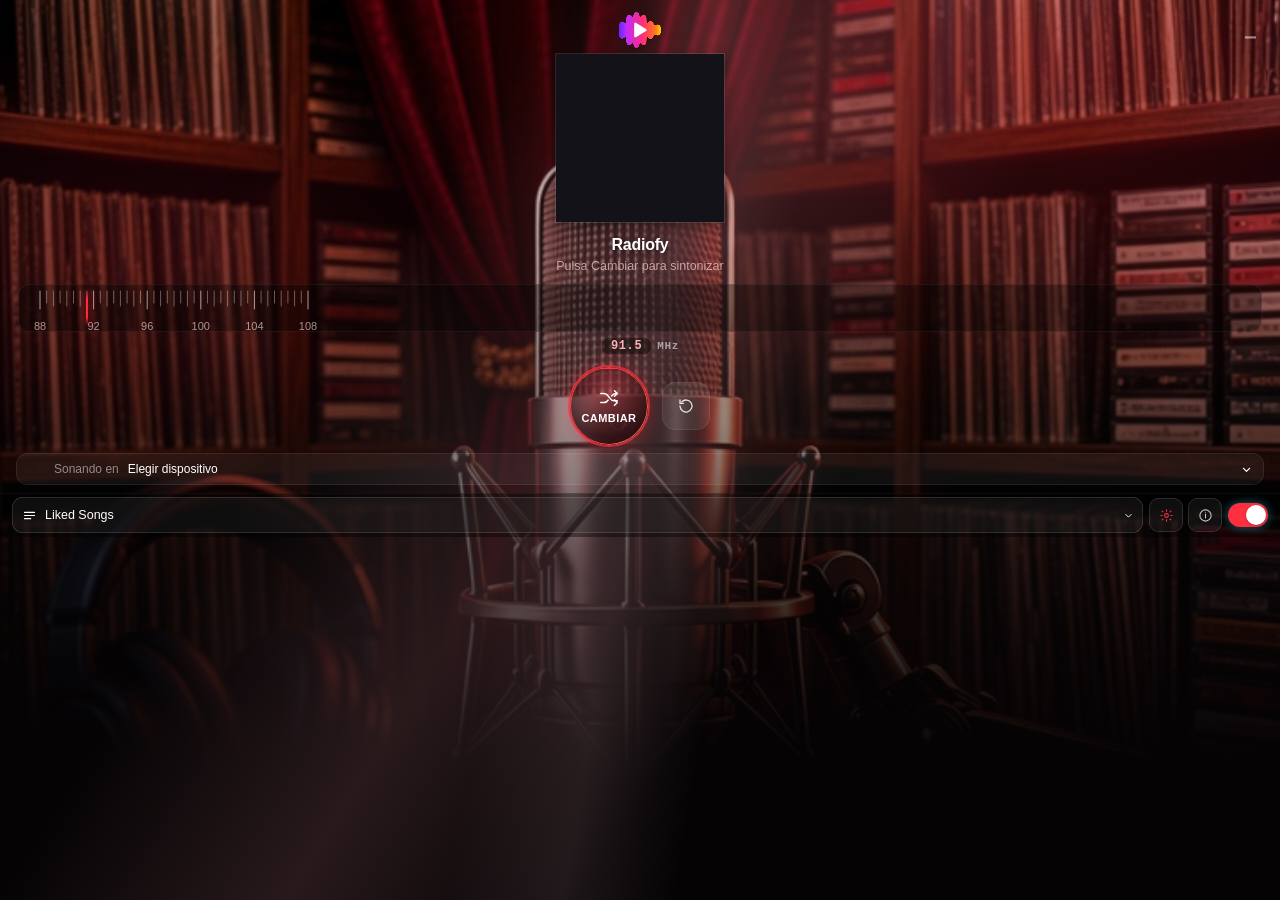
==== commit 2e84240f: "Add Radiofy brand mark (6 fat gooey bars) to the header and refresh the app icon. Co-authored-by: Cu" ====
--- a/radio/ui/index.html
+++ b/radio/ui/index.html
@@ -7,28 +7,27 @@
  </div>
  <header class="hd">
   <button class="logo" id="logo" type="button" title="Vista minimal">
-   <span class="wstage" id="wstage" aria-hidden="true">
-    <svg class="wv" viewBox="0 0 160 36" overflow="visible">
-     <defs>
-      <linearGradient id="gw" x1="0" x2="1"><stop id="gw0" offset="0" stop-color="#ff3b4a"/><stop id="gw1" offset="1" stop-color="#ff6b3b"/></linearGradient>
-      <linearGradient id="fadeX" x1="0" y1="0" x2="1" y2="0">
-       <stop offset="0" stop-color="#fff" stop-opacity="0"/>
-       <stop offset=".14" stop-color="#fff" stop-opacity="1"/>
-       <stop offset=".86" stop-color="#fff" stop-opacity="1"/>
-       <stop offset="1" stop-color="#fff" stop-opacity="0"/>
-      </linearGradient>
-      <mask id="wm"><rect width="160" height="36" fill="url(#fadeX)"/></mask>
-     </defs>
-     <g mask="url(#wm)">
-      <path id="wvb" class="wvb" d="M0 18 L160 18"/>
-      <path id="wvf" class="wvf" d="M0 18 L160 18"/>
-      <circle id="orb" class="orb" cx="18" cy="18" r="0" fill="url(#gw)" opacity="0"/>
-      <g id="rays"></g>
-     </g>
-    </svg>
-   </span>
-   <h1>Radiofy</h1>
-   <span class="hdr-pl" id="hdrPl"></span>
+   <svg class="brand" id="brand" viewBox="0 0 52 44" overflow="visible" aria-hidden="true">
+    <defs>
+     <linearGradient id="brandGrad" gradientUnits="userSpaceOnUse" x1="86" y1="0" x2="234" y2="0">
+      <stop offset="0%" stop-color="#5B2BFF"/>
+      <stop offset="16%" stop-color="#C12BFF"/>
+      <stop offset="56%" stop-color="#FF2D7A"/>
+      <stop offset="89%" stop-color="#FF7A18"/>
+      <stop offset="100%" stop-color="#FFD000"/>
+     </linearGradient>
+     <filter id="brandGoo" x="-50%" y="-50%" width="200%" height="200%" color-interpolation-filters="sRGB">
+      <feGaussianBlur in="SourceGraphic" stdDeviation="4.2" result="blur"/>
+      <feColorMatrix in="blur" mode="matrix" result="goo"
+       values="1 0 0 0 0  0 1 0 0 0  0 0 1 0 0  0 0 0 18 -7"/>
+     </filter>
+    </defs>
+    <!-- Mark a tamaño real del configurador, luego scale al header (evita blob) -->
+    <g id="brandMark" transform="translate(2,2) scale(0.28)">
+     <g id="brandWave" filter="url(#brandGoo)" fill="url(#brandGrad)"></g>
+     <path id="brandPlay" fill="#fff"/>
+    </g>
+   </svg>
   </button>
   <button class="ov" id="ov" type="button" title="Vista minimal">▁</button>
  </header>
@@ -90,8 +89,9 @@
  <div class="menu" id="menu"></div>
  <div class="about" id="about" hidden>
   <div class="about-card">
+   <div class="about-brand" id="aboutBrand" aria-hidden="true"></div>
    <h2>Radiofy</h2>
-   <p class="about-ver" id="aboutVer">3.0-b43</p>
+   <p class="about-ver" id="aboutVer">3.0-b47</p>
    <p class="about-desc">Radio digital en la barra de menú. Pulsa Cambiar, sintoniza tus playlists y deja que el vibe elija el momento.</p>
    <p class="about-meta">Spotify Premium · macOS</p>
    <button class="about-ok" id="aboutOk" type="button">Listo</button>
--- a/radio/ui/app.css
+++ b/radio/ui/app.css
@@ -6,22 +6,18 @@
 .paused *,.paused *:before,.paused *:after{animation-play-state:paused!important}
 .app{position:relative;height:100%;display:flex;flex-direction:column;align-items:stretch;padding:12px 18px 0;border-radius:var(--radius,20px);
  background:var(--bg1,#0c0c12);box-shadow:inset 0 0 0 .5px var(--stroke),inset 0 1px 0 rgba(255,255,255,.08)}
-/* header: partículas + Radiofy; skin solo en el footer */
-.hd{position:relative;display:flex;align-items:center;justify-content:center;height:32px;margin-bottom:0;overflow:visible;flex:none}
-.logo{position:relative;display:flex;align-items:center;justify-content:center;height:32px;padding:0 8px;border-radius:0;cursor:pointer;overflow:visible;background:transparent!important}
+/* header: brand mark gooey + RADIOFY */
+.hd{position:relative;display:flex;align-items:center;justify-content:center;height:36px;margin-bottom:0;overflow:visible;flex:none}
+.logo{position:relative;display:flex;align-items:center;justify-content:center;height:36px;padding:0 4px;border-radius:0;cursor:pointer;overflow:visible;background:transparent!important}
 .logo:hover{background:transparent!important}
-.logo h1{position:relative;z-index:2;font:700 20px/1 "Avenir Next Condensed","Avenir Next","Futura",sans-serif;letter-spacing:.04em;text-transform:uppercase;pointer-events:none;text-shadow:0 0 14px rgba(0,0,0,.45),0 1px 0 rgba(0,0,0,.25)}
-.wstage{position:absolute;left:50%;top:50%;width:200px;height:36px;margin:-18px 0 0 -100px;z-index:0;pointer-events:none;overflow:visible;opacity:.95}
-.wv{width:180px;height:32px;overflow:visible;display:block}
-.wv path{fill:none;stroke:url(#gw)!important;stroke-linecap:round;stroke-linejoin:round}
-.wv .wvb{stroke-width:2.2;opacity:.28}
-.wv .wvf{stroke-width:1.85;filter:drop-shadow(0 0 5px var(--accent)) drop-shadow(0 0 10px var(--accent2))}
-.wv .orb{filter:drop-shadow(0 0 6px var(--accent))}
-.wv .ray{stroke:url(#gw);stroke-width:1.4;stroke-linecap:round;fill:none;opacity:.85}
+.brand{width:48px;height:36px;display:block;overflow:visible;pointer-events:none;
+ filter:drop-shadow(0 1px 0 rgba(0,0,0,.25)) drop-shadow(0 0 10px rgba(0,0,0,.2))}
+.brand #brandWave,.brand #brandWave *,.brand #brandPlay{stroke:none!important;fill-rule:nonzero}
 .ov{position:absolute;right:0;top:50%;margin-top:-12px;width:24px;height:24px;border-radius:7px;font-size:14px;line-height:1;color:rgba(255,255,255,.5);z-index:3}
 .ov:hover{background:rgba(255,255,255,.08);color:#fff}
 .brand-wave{display:none}
 .hdr-pl{display:none}
+.wstage,.wv{display:none!important}
 .wall-proj{display:none!important}
 .skin-hd{display:none!important}
 .studio-hero{display:none}
@@ -117,10 +113,8 @@
 body.over .now-card,body.over .artw,body.over .dial,body.over .hzr,body.over .btns,body.over .dv,body.over .ft,body.over .setup,body.over .menu,body.over .ov,body.over .grill,body.over .about,body.over .studio-hero{display:none!important}
 body.over .mini{display:grid}
 body.over .hd{height:22px;margin:0;flex:none}
-body.over .logo{height:22px;padding:0 4px}
-body.over .logo h1{font-size:12px}
-body.over .wstage{width:110px;height:22px;margin:-11px 0 0 -55px}
-body.over .wv{width:110px;height:22px}
+body.over .logo{height:22px;padding:0 2px}
+body.over .brand{width:30px;height:22px}
 body.over .meta{display:none!important}
 .pill:hover{background:rgba(255,255,255,.1)}.pill:active{transform:scale(.97)}
 .pill svg{width:18px;height:18px;stroke:rgba(255,255,255,.85)}
@@ -148,6 +142,9 @@
 .about-card{position:relative;width:100%;max-width:280px;padding:28px 22px 18px;border-radius:18px;text-align:center;
  background:rgba(10,10,12,.96);box-shadow:inset 0 0 0 .5px rgba(255,255,255,.14),0 18px 40px rgba(0,0,0,.5);overflow:hidden}
 .about-fx,.about-wave{display:none!important}
+.about-brand{width:72px;height:58px;margin:0 auto 10px}
+.about-brand svg{width:100%;height:100%;display:block;overflow:visible}
+.about-brand svg *{stroke:none}
 .about-card h2{margin-top:4px;font:700 18px/1.1 "Avenir Next Condensed","Avenir Next",sans-serif;letter-spacing:.14em;text-transform:uppercase;color:#fff}
 .about-ver{margin-top:8px;font-size:12px;color:rgba(255,255,255,.4);font-variant-numeric:tabular-nums}
 .about-desc{margin-top:14px;font-size:13px;line-height:1.45;color:rgba(255,255,255,.7)}
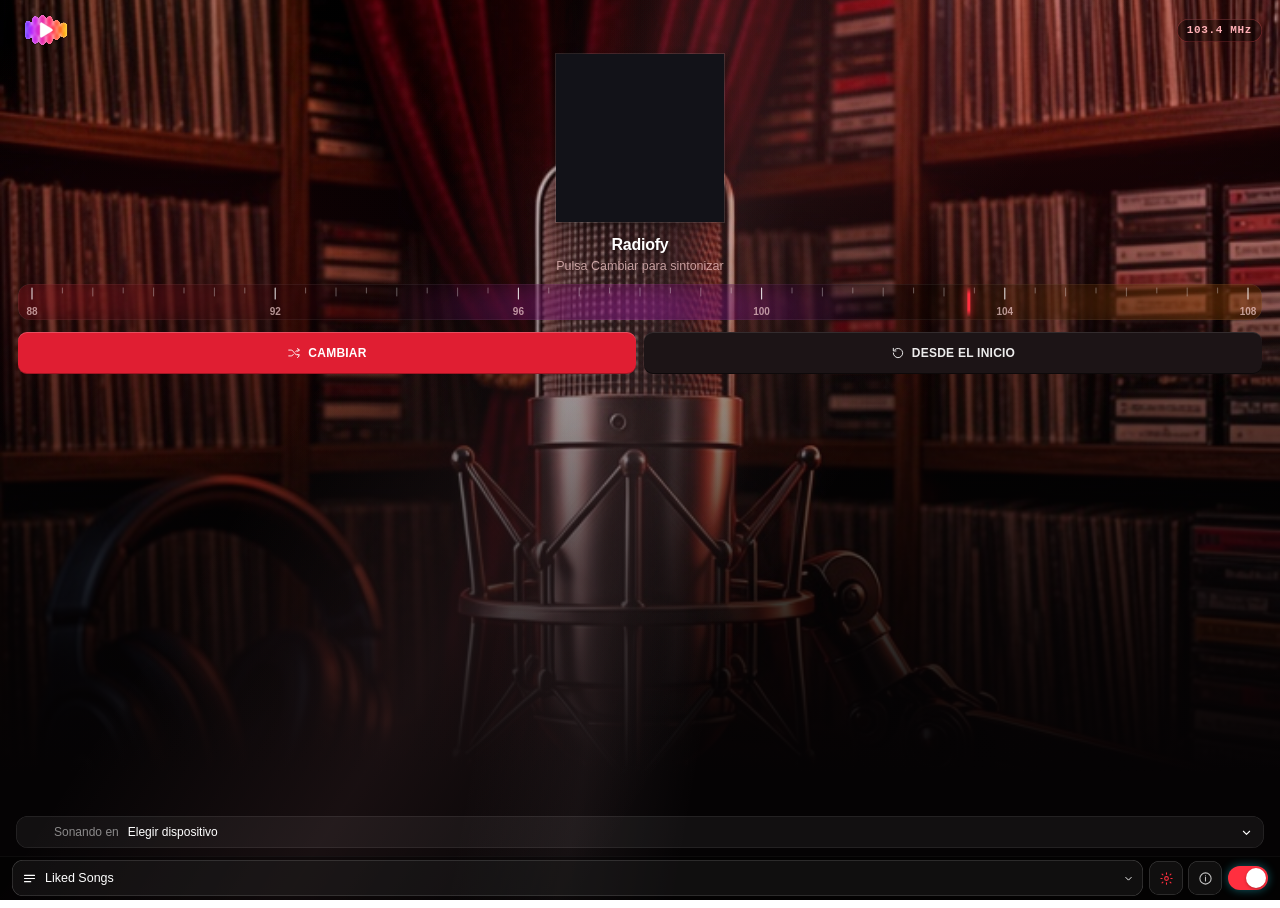
==== commit cce8a495: "Radiofy 3.5-MULTIVERSE: UI del mock, tapas de playlist y mini bar. Incluye refetch de covers, logo a" ====
--- a/radio/ui/index.html
+++ b/radio/ui/index.html
@@ -7,37 +7,21 @@
  </div>
  <header class="hd">
   <button class="logo" id="logo" type="button" title="Vista minimal">
-   <svg class="brand" id="brand" viewBox="0 0 52 44" overflow="visible" aria-hidden="true">
-    <defs>
-     <linearGradient id="brandGrad" gradientUnits="userSpaceOnUse" x1="86" y1="0" x2="234" y2="0">
-      <stop offset="0%" stop-color="#5B2BFF"/>
-      <stop offset="16%" stop-color="#C12BFF"/>
-      <stop offset="56%" stop-color="#FF2D7A"/>
-      <stop offset="89%" stop-color="#FF7A18"/>
-      <stop offset="100%" stop-color="#FFD000"/>
-     </linearGradient>
-     <filter id="brandGoo" x="-50%" y="-50%" width="200%" height="200%" color-interpolation-filters="sRGB">
-      <feGaussianBlur in="SourceGraphic" stdDeviation="4.2" result="blur"/>
-      <feColorMatrix in="blur" mode="matrix" result="goo"
-       values="1 0 0 0 0  0 1 0 0 0  0 0 1 0 0  0 0 0 18 -7"/>
-     </filter>
-    </defs>
-    <!-- Mark a tamaño real del configurador, luego scale al header (evita blob) -->
-    <g id="brandMark" transform="translate(2,2) scale(0.28)">
-     <g id="brandWave" filter="url(#brandGoo)" fill="url(#brandGrad)"></g>
-     <path id="brandPlay" fill="#fff"/>
-    </g>
-   </svg>
+   <svg class="brand" id="brand" viewBox="0 0 52 44" overflow="visible" aria-hidden="true"></svg>
   </button>
-  <button class="ov" id="ov" type="button" title="Vista minimal">▁</button>
+  <div class="freq-chip"><span id="hz">98.0</span> MHz</div>
+  <button class="ov" id="ov" type="button" title="Vista minimal" hidden>▁</button>
  </header>
 
  <div class="grill" id="grill" aria-hidden="true"></div>
 
- <!-- minimal: art | título+artista+MHz | acts -->
+ <!-- minimal: logo | art | título+artista+MHz | acts -->
  <div class="mini" id="mini">
-  <div class="mini-art"><img id="miniImg" alt=""></div>
-  <div class="mini-info">
+  <button class="mini-logo" id="miniLogo" type="button" title="Expandir" aria-label="Expandir">
+   <svg class="brand" id="miniBrand" viewBox="0 0 52 44" overflow="visible" aria-hidden="true"></svg>
+  </button>
+  <div class="mini-art" id="miniArtHit" title="Expandir"><img id="miniImg" alt=""></div>
+  <div class="mini-info" id="miniInfoHit" title="Expandir">
    <div class="mini-ti" id="miniTi">Radiofy</div>
    <div class="mini-sub">
     <span class="mini-ar" id="miniAr">Pulsa Cambiar</span>
@@ -69,12 +53,17 @@
   </div>
   <div class="meta"><div class="ti" id="ti">Radiofy</div><div class="ar" id="ar">Pulsa Cambiar para sintonizar</div></div>
  </div>
- <div class="dial" id="dial"><svg class="sc" id="sc"></svg><div class="nd" id="nd"><i></i></div></div>
- <div class="hzr"><span id="hz">98.0</span> MHz</div>
+ <div class="dial" id="dial">
+  <div class="aurora" aria-hidden="true"><i></i><i></i><i></i><i></i></div>
+  <svg class="sc" id="sc"></svg>
+  <div class="nd" id="nd"><i></i></div>
+ </div>
+ <div class="hzr" hidden><span id="hzLegacy">98.0</span> MHz</div>
  <div class="btns">
-  <button class="cam" id="cam" type="button"><span class="ring"><i></i></span><svg viewBox="0 0 24 24"><path d="M3 7h3.5c2.2 0 3.4 1 4.6 2.8l1.8 2.4c1.2 1.8 2.4 2.8 4.6 2.8H21"/><path d="M3 17h3.5c2.2 0 3.4-1 4.6-2.8M14.9 9.8C16.1 8 17.3 7 19.5 7H21"/><path d="m18 4 3 3-3 3M18 14l3 3-3 3"/></svg><b>Cambiar</b></button>
+  <button class="cam" id="cam" type="button"><svg viewBox="0 0 24 24"><path d="M3 7h3.5c2.2 0 3.4 1 4.6 2.8l1.8 2.4c1.2 1.8 2.4 2.8 4.6 2.8H21"/><path d="M3 17h3.5c2.2 0 3.4-1 4.6-2.8M14.9 9.8C16.1 8 17.3 7 19.5 7H21"/><path d="m18 4 3 3-3 3M18 14l3 3-3 3"/></svg><b>Cambiar</b></button>
   <button class="pill" id="ini" type="button" title="Desde el inicio" aria-label="Desde el inicio"><svg viewBox="0 0 24 24"><path d="M4 12a8 8 0 1 0 2.4-5.7"/><path d="M4 4v4.5h4.5"/></svg><span class="pill-txt">Desde el inicio</span></button>
  </div>
+ <div class="plist" id="plist" aria-label="Mis radios"></div>
  <button class="dv" id="dv" type="button"><span class="dvi" id="dvI"></span><span class="dl">Sonando en</span><span class="dn" id="dvN">Elegir dispositivo</span><svg class="chv" viewBox="0 0 24 24"><path d="m7 10 5 5 5-5"/></svg></button>
  <footer class="ft">
   <button class="chip" id="chip" type="button"><svg viewBox="0 0 24 24"><path d="M4 7h16M4 12h16M4 17h10"/></svg><span id="srcN">Liked Songs</span><svg class="chv" viewBox="0 0 24 24"><path d="m7 10 5 5 5-5"/></svg></button>
@@ -91,7 +80,7 @@
   <div class="about-card">
    <div class="about-brand" id="aboutBrand" aria-hidden="true"></div>
    <h2>Radiofy</h2>
-   <p class="about-ver" id="aboutVer">3.0-b47</p>
+   <p class="about-ver" id="aboutVer">3.5-MULTIVERSE</p>
    <p class="about-desc">Radio digital en la barra de menú. Pulsa Cambiar, sintoniza tus playlists y deja que el vibe elija el momento.</p>
    <p class="about-meta">Spotify Premium · macOS</p>
    <button class="about-ok" id="aboutOk" type="button">Listo</button>
--- a/radio/ui/app.css
+++ b/radio/ui/app.css
@@ -6,15 +6,15 @@
 .paused *,.paused *:before,.paused *:after{animation-play-state:paused!important}
 .app{position:relative;height:100%;display:flex;flex-direction:column;align-items:stretch;padding:12px 18px 0;border-radius:var(--radius,20px);
  background:var(--bg1,#0c0c12);box-shadow:inset 0 0 0 .5px var(--stroke),inset 0 1px 0 rgba(255,255,255,.08)}
-/* header: brand mark gooey + RADIOFY */
-.hd{position:relative;display:flex;align-items:center;justify-content:center;height:36px;margin-bottom:0;overflow:visible;flex:none}
+/* header: logo izq + MHz der (3.5 Multiverse) */
+.hd{position:relative;display:flex;align-items:center;justify-content:space-between;height:36px;margin-bottom:0;overflow:visible;flex:none}
 .logo{position:relative;display:flex;align-items:center;justify-content:center;height:36px;padding:0 4px;border-radius:0;cursor:pointer;overflow:visible;background:transparent!important}
 .logo:hover{background:transparent!important}
 .brand{width:48px;height:36px;display:block;overflow:visible;pointer-events:none;
  filter:drop-shadow(0 1px 0 rgba(0,0,0,.25)) drop-shadow(0 0 10px rgba(0,0,0,.2))}
 .brand #brandWave,.brand #brandWave *,.brand #brandPlay{stroke:none!important;fill-rule:nonzero}
-.ov{position:absolute;right:0;top:50%;margin-top:-12px;width:24px;height:24px;border-radius:7px;font-size:14px;line-height:1;color:rgba(255,255,255,.5);z-index:3}
-.ov:hover{background:rgba(255,255,255,.08);color:#fff}
+.freq-chip{font:700 11px/1 ui-monospace,"SF Mono",Menlo,monospace;letter-spacing:.06em;color:#ffb0b6;padding:6px 10px;border-radius:999px;background:rgba(0,0,0,.4);box-shadow:inset 0 0 0 .5px rgba(255,80,90,.4),inset 0 1px 0 rgba(255,255,255,.06)}
+.ov{display:none!important}
 .brand-wave{display:none}
 .hdr-pl{display:none}
 .wstage,.wv{display:none!important}
@@ -24,24 +24,27 @@
 .grill{display:none}
 /* now-card: default = columna; onair usa grid art|meta / progress */
 .now-card{display:flex;flex-direction:column;align-items:stretch;width:100%}
-/* mini bar (overscreen): art | título/artista/MHz | acts — sin vacío */
-.mini{display:none;grid-template-columns:48px minmax(0,1fr) 72px;align-items:center;column-gap:10px;margin:0;padding:0;width:100%;max-width:100%;box-sizing:border-box;flex:none}
+/* mini bar (overscreen): logo | art | info | acts */
+.mini{display:none;grid-template-columns:36px 34px minmax(0,1fr) auto;gap:8px;align-items:center;padding:8px 10px;width:100%;max-width:100%;box-sizing:border-box;flex:none}
 .mini>*{min-width:0}
-.mini-art{width:48px;height:48px;border-radius:10px;overflow:hidden;background:rgba(255,255,255,.06);box-shadow:0 0 0 .5px rgba(255,255,255,.18);justify-self:start;flex:none}
+.mini-logo{border:0;background:transparent;padding:0;cursor:pointer;display:grid;place-items:center}
+.mini-logo .brand{width:36px;height:28px;filter:none}
+.mini-art{width:34px;height:34px;border-radius:7px;overflow:hidden;background:#222;flex:none;cursor:pointer}
 .mini-art img{width:100%;height:100%;object-fit:cover;display:block;opacity:0;transition:opacity .35s}
 .mini-art img.on{opacity:1}
-.mini-info{display:flex;flex-direction:column;justify-content:center;gap:2px;min-width:0}
-.mini-ti{font-size:13.5px;font-weight:700;letter-spacing:-.01em;line-height:1.2;white-space:nowrap;overflow:hidden;text-overflow:ellipsis;color:#fff}
-.mini-sub{display:flex;align-items:center;gap:5px;min-width:0;font-size:11px;line-height:1.2;color:rgba(255,255,255,.5)}
+.mini-info{min-width:0;cursor:pointer}
+.mini-ti{font-size:12px;font-weight:700;letter-spacing:-.02em;line-height:1.15;white-space:nowrap;overflow:hidden;text-overflow:ellipsis;color:#fff}
+.mini-sub{margin-top:2px;display:flex;align-items:center;gap:5px;min-width:0;font-size:10.5px;line-height:1;color:rgba(255,255,255,.5)}
 .mini-ar{min-width:0;overflow:hidden;text-overflow:ellipsis;white-space:nowrap}
 .mini-dot{flex:none;opacity:.45}
-.mini-hz{flex:none;font:650 10.5px/1 "SF Mono","Menlo",ui-monospace,monospace;letter-spacing:.02em;color:var(--accent,#5dffc0);font-variant-numeric:tabular-nums;white-space:nowrap}
+.mini-hz{flex:none;font:650 10px/1 "SF Mono","Menlo",ui-monospace,monospace;letter-spacing:.02em;color:#ff6b75;font-variant-numeric:tabular-nums;white-space:nowrap}
 .led{display:none} /* legacy */
-.mini-acts{display:flex;align-items:center;justify-content:flex-end;gap:5px;width:72px;min-width:72px;max-width:72px;justify-self:end}
-.mb{width:34px;height:34px;border-radius:10px;display:grid;place-items:center;background:rgba(255,255,255,.06);box-shadow:inset 0 0 0 .5px rgba(255,255,255,.22);transition:transform .12s,background .15s;flex:none}
-.mb:hover{background:rgba(255,255,255,.1)}.mb:active{transform:scale(.94)}
-.mb svg{width:15px;height:15px;stroke:#fff}
-.mb.camish{box-shadow:inset 0 0 0 .5px rgba(62,230,255,.45),0 0 8px rgba(62,230,255,.15)}
+.mini-acts{display:flex;align-items:center;gap:5px;justify-self:end}
+.mb{width:32px;height:32px;border:0;border-radius:8px;display:grid;place-items:center;color:#fff;background:#1c1416;box-shadow:inset 0 1px 0 rgba(255,255,255,.1),inset 0 -1px 0 rgba(0,0,0,.5);flex:none}
+.mb:active{transform:translateY(1px);box-shadow:inset 0 2px 4px rgba(0,0,0,.55)}
+.mb svg{width:14px;height:14px;stroke:currentColor;fill:none;stroke-width:1.6;stroke-linecap:round;stroke-linejoin:round}
+.mb.camish{background:#e01e32;box-shadow:inset 0 1px 0 rgba(255,255,255,.22),inset 0 -1px 0 rgba(0,0,0,.28)}
+.mb.camish:active{background:#c4182a}
 .mb.spin svg{animation:back .5s cubic-bezier(.3,.7,.3,1)}
 /* artwork: SIEMPRE cuadrada (tapas Spotify). Nunca 200×152 — eso las recorta. */
 .artw{position:relative;width:168px;height:168px;margin:6px auto 0;flex:none}
@@ -80,44 +83,54 @@
 @keyframes mi{from{opacity:0;transform:translateY(8px)}to{opacity:1;transform:none}}
 /* progress eliminado */
 .pr,.trk,.tm,.fill,.kn{display:none!important}
-/* dial — objeto principal de sintonía */
-.dial{position:relative;height:48px;margin:10px 0 0;border-radius:var(--dial-radius,16px);overflow:hidden;background:rgba(255,255,255,.045);box-shadow:inset 0 0 0 .5px rgba(255,255,255,.16),inset 0 1px 6px rgba(0,0,0,.25);cursor:default;touch-action:none}
-.sc{position:absolute;inset:0;width:100%;height:100%;pointer-events:none}
-.sc line{stroke:rgba(255,255,255,.35);stroke-width:1}
-.sc line.mj{stroke:rgba(255,255,255,.6)}
-.sc text{fill:rgba(255,255,255,.75);stroke:none;font-size:11px;text-anchor:middle;font-family:-apple-system,BlinkMacSystemFont,sans-serif}
-.nd{position:absolute;left:0;top:6px;width:2px;height:36px;margin-left:-1px;transition:none;will-change:transform;pointer-events:none}
-.nd.anim{transition:transform .55s cubic-bezier(.2,.8,.2,1)}
-.nd i{position:absolute;inset:0;border-radius:1px;background:linear-gradient(180deg,transparent,var(--needle) 28%,var(--needle) 72%,transparent);box-shadow:0 0 8px var(--needle-glow),0 0 2px #fff}
-.hzr{display:flex;align-items:center;justify-content:center;gap:5px;margin-top:5px;font:600 11px/1 "SF Mono","Menlo",ui-monospace,monospace;font-variant-numeric:tabular-nums;color:rgba(255,255,255,.55);letter-spacing:.06em}
-.hzr span{font-weight:700;font-size:12px;color:rgba(255,255,255,.9);padding:3px 10px;border-radius:8px;background:rgba(0,0,0,.32);box-shadow:inset 0 0 0 .5px rgba(255,255,255,.2)}
-/* buttons: Cambiar = CTA; Inicio = icono secundario */
-.btns{display:flex;align-items:center;justify-content:center;gap:14px;margin-top:12px;padding:0;height:auto;min-height:76px;min-width:0}
-.cam{position:relative;flex:none;width:78px;height:78px;min-width:78px;min-height:78px;border-radius:50%;display:flex;flex-direction:column;align-items:center;justify-content:center;gap:2px;
- background:radial-gradient(circle at 50% 35%,rgba(90,110,200,.22),rgba(20,22,40,.5) 70%);box-shadow:0 0 22px var(--cam-glow);transition:transform .12s,opacity .2s,filter .2s}
-.cam:active{transform:scale(.95)}
-.cam svg{width:22px;height:22px;stroke:#fff;stroke-width:1.6}
-.cam b{font-size:11px;font-weight:700;letter-spacing:.04em;text-transform:uppercase}
-.ring{position:absolute;inset:0;border-radius:50%;padding:1.2px;overflow:hidden;
- -webkit-mask:linear-gradient(#000 0 0) content-box,linear-gradient(#000 0 0);-webkit-mask-composite:xor;mask-composite:exclude}
-.ring i{position:absolute;left:-25%;top:-25%;width:150%;height:150%;background:conic-gradient(from 0deg,var(--accent),var(--accent2),var(--accent3),var(--accent),var(--accent2),var(--accent));animation:rot 6s linear infinite}
+/* dial fino + aurora suave */
+.dial{position:relative;height:36px;margin:10px 0 0;border-radius:var(--dial-radius,8px);overflow:hidden;isolation:isolate;background:rgba(8,4,6,.5);box-shadow:inset 0 1px 2px rgba(0,0,0,.45),inset 0 0 0 .5px rgba(255,255,255,.14);cursor:default;touch-action:none}
+.aurora{position:absolute;inset:0;z-index:0;overflow:hidden;border-radius:inherit;pointer-events:none;filter:saturate(1.1);opacity:.4}
+.aurora i{position:absolute;width:70%;height:160%;border-radius:50%;mix-blend-mode:screen;filter:blur(16px);opacity:.7;animation:auroraDrift 8s ease-in-out infinite alternate}
+.aurora i:nth-child(1){left:-20%;top:-40%;background:radial-gradient(circle at 30% 40%,#ff2f3f 0%,rgba(255,47,63,.4) 38%,transparent 62%);animation-duration:7s}
+.aurora i:nth-child(2){right:-24%;top:-30%;background:radial-gradient(circle at 60% 50%,#ff7a18 0%,rgba(255,122,24,.35) 40%,transparent 60%);animation-duration:9s;animation-delay:-2s}
+.aurora i:nth-child(3){left:15%;bottom:-55%;background:radial-gradient(circle at 50% 40%,#c12bff 0%,rgba(193,43,255,.35) 38%,transparent 58%);animation-duration:8s;animation-delay:-3.5s}
+.aurora i:nth-child(4){left:28%;top:-25%;width:50%;background:radial-gradient(circle at 40% 50%,#ff2d7a 0%,rgba(255,45,122,.4) 42%,transparent 65%);animation-duration:10s;animation-delay:-1s;opacity:.55}
+@keyframes auroraDrift{0%{transform:translate3d(0,0,0) scale(1)}50%{transform:translate3d(5%,3%,0) scale(1.06)}100%{transform:translate3d(-4%,-2%,0) scale(1.04)}}
+.sc{position:absolute;inset:0;z-index:1;width:100%;height:100%;pointer-events:none}
+.sc line{stroke:rgba(255,255,255,.4);stroke-width:.85}
+.sc line.mj{stroke:rgba(255,255,255,.85);stroke-width:1.1}
+.sc text{fill:rgba(255,255,255,.92);stroke:none;font-size:10px;font-weight:700;text-anchor:middle;font-family:-apple-system,BlinkMacSystemFont,sans-serif}
+.nd{position:absolute;left:0;top:2px;z-index:2;width:2.5px;height:32px;margin-left:-1.25px;transition:none;will-change:transform;pointer-events:none}
+.nd.anim{transition:transform .35s ease-out}
+.nd i{position:absolute;inset:0;border-radius:1.5px;background:linear-gradient(180deg,#fff 0%,#fff 12%,var(--needle) 28%,var(--needle) 72%,#fff 88%,#fff 100%);box-shadow:0 0 0 1px rgba(255,255,255,.95),0 0 10px var(--needle-glow,#ff2f3f)}
+.hzr{display:none!important}
+/* botones tecla: Cambiar + Desde el inicio */
+.btns{display:grid;grid-template-columns:1fr 1fr;gap:8px;margin-top:12px;padding:0;height:auto;min-height:0;min-width:0}
+.cam{position:relative;flex:none;width:auto;height:42px;min-width:0;min-height:0;border-radius:9px;display:inline-flex;flex-direction:row;align-items:center;justify-content:center;gap:7px;
+ background:#e01e32;box-shadow:inset 0 1px 0 rgba(255,255,255,.22),inset 0 -1px 0 rgba(0,0,0,.28),0 1px 0 rgba(0,0,0,.25);transition:transform .1s,background .12s,opacity .12s}
+.cam:active{transform:translateY(1px);background:#c4182a}
+.cam svg{width:14px;height:14px;stroke:#fff;stroke-width:1.6}
+.cam b{font-size:12px;font-weight:650;letter-spacing:.02em;text-transform:uppercase;color:#fff}
+.ring{display:none!important}
 @keyframes rot{to{transform:rotate(360deg)}}
-/* busy = atenuar CTA (best practice player). NUNCA spin en el botón. */
-.cam.busy{opacity:.48;filter:saturate(.7);pointer-events:none;transform:none}
+.cam.busy{opacity:.4;filter:none;pointer-events:none;transform:none}
 .cam.busy:active{transform:none}
-.cam.busy .ring i{animation-play-state:paused;opacity:.45}
-.pill{flex:none;width:48px;height:48px;min-width:48px;padding:0;display:grid;place-items:center;border-radius:14px;font-size:0;font-weight:500;
- background:rgba(255,255,255,.06);box-shadow:inset 0 0 0 .5px rgba(255,255,255,.22);transition:background .15s,transform .12s}
-.pill .pill-txt{display:none}
-body.over .app{padding:8px 12px 10px;border-radius:14px;justify-content:flex-start;overflow:hidden;gap:6px}
-body.over .now-card,body.over .artw,body.over .dial,body.over .hzr,body.over .btns,body.over .dv,body.over .ft,body.over .setup,body.over .menu,body.over .ov,body.over .grill,body.over .about,body.over .studio-hero{display:none!important}
+.pill{flex:none;width:auto;height:42px;min-width:0;padding:0 10px;display:inline-flex;align-items:center;justify-content:center;gap:7px;border-radius:9px;font-size:12px;font-weight:650;letter-spacing:.02em;text-transform:uppercase;color:rgba(255,255,255,.92);
+ background:#1c1416;box-shadow:inset 0 1px 0 rgba(255,255,255,.1),inset 0 -1px 0 rgba(0,0,0,.55);transition:background .12s,transform .1s}
+.pill .pill-txt{display:inline}
+.pill:hover{background:#261a1d}.pill:active{transform:translateY(1px);box-shadow:inset 0 2px 4px rgba(0,0,0,.55)}
+.plist{flex:1;min-height:0;margin-top:12px;display:flex;flex-direction:column;gap:8px;overflow:auto;-webkit-overflow-scrolling:touch}
+.plist-title{font:700 10px/1 inherit;letter-spacing:.14em;text-transform:uppercase;color:rgba(255,255,255,.35);padding:0 2px 4px;flex:none}
+.plist .mi{width:100%;height:auto;min-height:56px;border:0;border-radius:10px;padding:8px 10px;cursor:pointer;display:grid;grid-template-columns:40px 1fr auto;gap:10px;align-items:center;background:rgba(255,255,255,.03);color:#fff;font:inherit;text-align:left;box-shadow:inset 0 0 0 .5px rgba(255,255,255,.06);flex:none}
+.plist .mi.on{background:rgba(255,47,63,.14);box-shadow:inset 0 0 0 1px rgba(255,47,63,.55)}
+.plist .thumb{width:40px;height:40px;border-radius:8px;overflow:hidden;background:#222}
+.plist .thumb img{width:100%;height:100%;object-fit:cover;display:block;background:#2a2a30}
+.plist .nm{font:700 13px/1.2 inherit}
+.plist .cnt{margin-top:3px;font:500 11px/1 inherit;color:rgba(255,255,255,.45)}
+.plist .st{font:650 10px/1 inherit;letter-spacing:.04em;text-transform:uppercase;color:rgba(255,255,255,.35)}
+.plist .mi.on .st{color:var(--accent,#ff2f3f)}
+body.over .app{padding:0;border-radius:14px;justify-content:center;overflow:hidden;gap:0}
+body.over .now-card,body.over .artw,body.over .dial,body.over .hzr,body.over .btns,body.over .plist,body.over .dv,body.over .ft,body.over .setup,body.over .menu,body.over .ov,body.over .grill,body.over .about,body.over .studio-hero,body.over .freq-chip,body.over .hd{display:none!important}
 body.over .mini{display:grid}
-body.over .hd{height:22px;margin:0;flex:none}
-body.over .logo{height:22px;padding:0 2px}
-body.over .brand{width:30px;height:22px}
 body.over .meta{display:none!important}
 .pill:hover{background:rgba(255,255,255,.1)}.pill:active{transform:scale(.97)}
-.pill svg{width:18px;height:18px;stroke:rgba(255,255,255,.85)}
+.pill svg{width:14px;height:14px;stroke:rgba(255,255,255,.9)}
 .pill.spin svg{animation:back .5s cubic-bezier(.3,.7,.3,1)}@keyframes back{from{transform:rotate(0)}to{transform:rotate(-360deg)}}
 /* footer: playlist + tools; modo radio solo switch (sin etiqueta) */
 .ft{display:flex;align-items:center;gap:6px;margin:8px -18px 0;padding:0 12px;height:44px;box-shadow:inset 0 .5px 0 rgba(255,255,255,.14);min-width:0;flex:none}
@@ -142,7 +155,7 @@
 .about-card{position:relative;width:100%;max-width:280px;padding:28px 22px 18px;border-radius:18px;text-align:center;
  background:rgba(10,10,12,.96);box-shadow:inset 0 0 0 .5px rgba(255,255,255,.14),0 18px 40px rgba(0,0,0,.5);overflow:hidden}
 .about-fx,.about-wave{display:none!important}
-.about-brand{width:72px;height:58px;margin:0 auto 10px}
+.about-brand{width:88px;height:68px;margin:0 auto 6px}
 .about-brand svg{width:100%;height:100%;display:block;overflow:visible}
 .about-brand svg *{stroke:none}
 .about-card h2{margin-top:4px;font:700 18px/1.1 "Avenir Next Condensed","Avenir Next",sans-serif;letter-spacing:.14em;text-transform:uppercase;color:#fff}
--- a/radio/ui/skins.css
+++ b/radio/ui/skins.css
@@ -477,26 +477,27 @@
 [data-skin="onair"] .bounce{position:absolute;inset:0;pointer-events:none}
 [data-skin="onair"] .bounce-velvet{
   background:
-    radial-gradient(ellipse 90% 70% at 80% 8%,rgba(255,30,50,.22),transparent 55%),
-    radial-gradient(ellipse 70% 50% at 12% 28%,rgba(200,15,40,.16),transparent 50%);
+    radial-gradient(ellipse 90% 70% at 80% 8%,rgba(255,30,50,.12),transparent 55%),
+    radial-gradient(ellipse 70% 50% at 12% 28%,rgba(200,15,40,.1),transparent 50%);
   animation:velvetBounce 3.8s ease-in-out infinite;
 }
 [data-skin="onair"] .bounce-metal{
-  background:linear-gradient(122deg,transparent 30%,rgba(255,160,170,.14) 46%,transparent 62%);
+  background:linear-gradient(122deg,transparent 30%,rgba(255,160,170,.08) 46%,transparent 62%);
   animation:metalSheen 5s ease-in-out infinite;
 }
 [data-skin="onair"] .bounce-spec{
-  background:linear-gradient(100deg,transparent 42%,rgba(255,200,210,.1) 50%,transparent 58%);
+  background:linear-gradient(100deg,transparent 42%,rgba(255,200,210,.06) 50%,transparent 58%);
   animation:specSweep 6.5s ease-in-out infinite;
 }
-@keyframes velvetBounce{0%,100%{opacity:.55}50%{opacity:1}}
-@keyframes metalSheen{0%,100%{opacity:.4;transform:translateX(-2%)}50%{opacity:.85;transform:translateX(3%)}}
-@keyframes specSweep{0%,100%{opacity:.25;transform:translateX(-6%)}50%{opacity:.65;transform:translateX(8%)}}
+@keyframes velvetBounce{0%,100%{opacity:.4}50%{opacity:.7}}
+@keyframes metalSheen{0%,100%{opacity:.25;transform:translateX(-2%)}50%{opacity:.5;transform:translateX(3%)}}
+@keyframes specSweep{0%,100%{opacity:.15;transform:translateX(-6%)}50%{opacity:.35;transform:translateX(8%)}}
 [data-skin="onair"] .hd,
 [data-skin="onair"] .now-card,
 [data-skin="onair"] .dial,
 [data-skin="onair"] .hzr,
 [data-skin="onair"] .btns,
+[data-skin="onair"] .plist,
 [data-skin="onair"] .dv,
 [data-skin="onair"] .ft{position:relative;z-index:2}
 [data-skin="onair"] .hd h1{
@@ -527,14 +528,14 @@
   box-shadow:inset 0 0 0 .5px rgba(255,80,90,.4);
 }
 [data-skin="onair"] .cam{
-  background:radial-gradient(circle at 50% 30%,rgba(255,70,80,.35),rgba(40,8,12,.75) 70%);
-  box-shadow:0 0 0 2px rgba(255,47,63,.7),0 0 22px rgba(255,40,55,.4);
+  background:#e01e32;
+  box-shadow:inset 0 1px 0 rgba(255,255,255,.22),inset 0 -1px 0 rgba(0,0,0,.28);
 }
 [data-skin="onair"] .cam b{color:#fff}
 [data-skin="onair"] .cam svg{stroke:#fff}
 [data-skin="onair"] .pill{
-  background:rgba(255,255,255,.07);
-  box-shadow:inset 0 0 0 .5px rgba(255,255,255,.14);
+  background:#1c1416;
+  box-shadow:inset 0 1px 0 rgba(255,255,255,.1),inset 0 -1px 0 rgba(0,0,0,.55);
 }
 [data-skin="onair"] .ft{
   background:rgba(0,0,0,.4);box-shadow:inset 0 .5px 0 rgba(255,255,255,.08);
@@ -543,7 +544,7 @@
 [data-skin="onair"] .studio-wave,
 [data-skin="onair"] .platter{display:none!important}
 body.over[data-skin="onair"] .mini-hz{color:#ff6b75}
-body.over[data-skin="onair"] .mb.camish{box-shadow:inset 0 0 0 .5px rgba(255,70,80,.55),0 0 10px rgba(255,50,70,.25)}
+body.over[data-skin="onair"] .mb.camish{background:#e01e32;box-shadow:inset 0 1px 0 rgba(255,255,255,.22),inset 0 -1px 0 rgba(0,0,0,.28),0 0 10px rgba(255,50,70,.25)}
 
 body.over[data-skin="neon"] .mini-hz{color:#3ee6ff}
 body.over[data-skin="neon"] .mb.camish{box-shadow:inset 0 0 0 .5px rgba(62,230,255,.5),0 0 10px rgba(62,230,255,.25)}
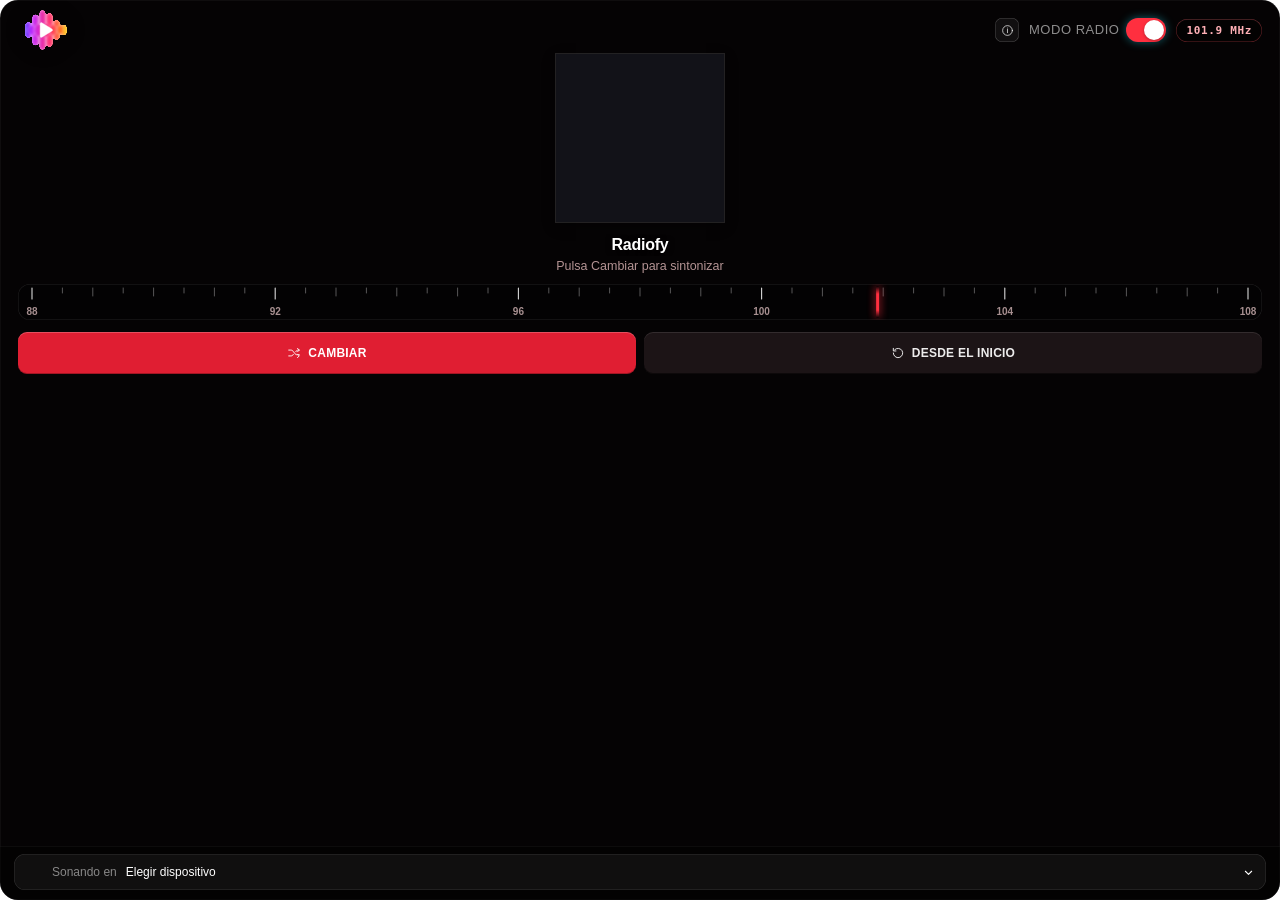
==== commit 33c0f20f: "Purge dead inventory and wipe tune cache on playlist change (b27). Drop unused seeds/probe/oEmbed sy" ====
--- a/radio/ui/index.html
+++ b/radio/ui/index.html
@@ -1,21 +1,17 @@
 <!DOCTYPE html><html lang="es"><head><meta charset="UTF-8"><meta http-equiv="Content-Security-Policy" content="default-src 'self'; img-src 'self' https: data:; style-src 'self'; script-src 'self'; connect-src 'self'; media-src 'self' blob:"><link rel="stylesheet" href="app.css"><link rel="stylesheet" href="skins.css"><title>Radiofy</title></head><body data-skin="onair">
 <div class="app" id="app">
- <div class="studio-hero" id="studioHero" aria-hidden="true">
-  <div class="bounce bounce-velvet"></div>
-  <div class="bounce bounce-metal"></div>
-  <div class="bounce bounce-spec"></div>
- </div>
  <header class="hd">
   <button class="logo" id="logo" type="button" title="Vista minimal">
    <svg class="brand" id="brand" viewBox="0 0 52 44" overflow="visible" aria-hidden="true"></svg>
   </button>
-  <div class="freq-chip"><span id="hz">98.0</span> MHz</div>
-  <button class="ov" id="ov" type="button" title="Vista minimal" hidden>▁</button>
+  <div class="hd-tools">
+   <button class="iconbtn" id="aboutBtn" type="button" title="Acerca de"><svg viewBox="0 0 24 24"><circle cx="12" cy="12" r="9"/><path d="M12 10v6M12 7.5h.01"/></svg></button>
+   <label class="tg" title="Modo radio: ON entra a mitad · OFF desde el inicio"><span>Modo radio</span><button class="sw on" id="sw" type="button" role="switch" aria-checked="true" aria-label="Modo radio"><i></i></button></label>
+   <div class="freq-chip"><span id="hz">98.0</span> MHz</div>
+  </div>
+  <span id="srcN" hidden></span>
  </header>
 
- <div class="grill" id="grill" aria-hidden="true"></div>
-
- <!-- minimal: logo | art | título+artista+MHz | acts -->
  <div class="mini" id="mini">
   <button class="mini-logo" id="miniLogo" type="button" title="Expandir" aria-label="Expandir">
    <svg class="brand" id="miniBrand" viewBox="0 0 52 44" overflow="visible" aria-hidden="true"></svg>
@@ -39,40 +35,30 @@
   <div class="artw" id="artw">
    <img class="glow" id="glow" alt="">
    <div class="vinyl-stage">
-    <div class="platter" aria-hidden="true"></div>
     <div class="art" id="art">
      <div class="label">
       <img class="ai" id="imgA" alt="">
       <img class="ai" id="imgB" alt="">
      </div>
     </div>
-    <div class="arm" aria-hidden="true"></div>
    </div>
    <canvas class="tune-fx" id="tuneFx" aria-hidden="true"></canvas>
-   <canvas class="studio-wave" id="studioWave" width="200" height="120" aria-hidden="true"></canvas>
   </div>
   <div class="meta"><div class="ti" id="ti">Radiofy</div><div class="ar" id="ar">Pulsa Cambiar para sintonizar</div></div>
  </div>
  <div class="dial" id="dial">
-  <div class="aurora" aria-hidden="true"><i></i><i></i><i></i><i></i></div>
   <svg class="sc" id="sc"></svg>
   <div class="nd" id="nd"><i></i></div>
  </div>
- <div class="hzr" hidden><span id="hzLegacy">98.0</span> MHz</div>
  <div class="btns">
   <button class="cam" id="cam" type="button"><svg viewBox="0 0 24 24"><path d="M3 7h3.5c2.2 0 3.4 1 4.6 2.8l1.8 2.4c1.2 1.8 2.4 2.8 4.6 2.8H21"/><path d="M3 17h3.5c2.2 0 3.4-1 4.6-2.8M14.9 9.8C16.1 8 17.3 7 19.5 7H21"/><path d="m18 4 3 3-3 3M18 14l3 3-3 3"/></svg><b>Cambiar</b></button>
   <button class="pill" id="ini" type="button" title="Desde el inicio" aria-label="Desde el inicio"><svg viewBox="0 0 24 24"><path d="M4 12a8 8 0 1 0 2.4-5.7"/><path d="M4 4v4.5h4.5"/></svg><span class="pill-txt">Desde el inicio</span></button>
  </div>
- <div class="plist" id="plist" aria-label="Mis radios"></div>
- <button class="dv" id="dv" type="button"><span class="dvi" id="dvI"></span><span class="dl">Sonando en</span><span class="dn" id="dvN">Elegir dispositivo</span><svg class="chv" viewBox="0 0 24 24"><path d="m7 10 5 5 5-5"/></svg></button>
+ <section class="plist-block">
+  <div class="plist" id="plist" aria-label="Mis radios"></div>
+ </section>
  <footer class="ft">
-  <button class="chip" id="chip" type="button"><svg viewBox="0 0 24 24"><path d="M4 7h16M4 12h16M4 17h10"/></svg><span id="srcN">Liked Songs</span><svg class="chv" viewBox="0 0 24 24"><path d="m7 10 5 5 5-5"/></svg></button>
-  <div class="ft-tools" role="group" aria-label="Herramientas">
-   <button class="iconbtn" id="skinBtn" type="button" title="Skin"><svg viewBox="0 0 24 24"><circle cx="12" cy="12" r="3"/><path d="M12 3v2M12 19v2M4.9 4.9l1.4 1.4M17.7 17.7l1.4 1.4M3 12h2M19 12h2M4.9 19.1l1.4-1.4M17.7 6.3l1.4-1.4"/></svg></button>
-   <button class="iconbtn" id="resetMem" type="button" title="Reiniciar sintonía / memoria"><svg viewBox="0 0 24 24"><path d="M4 12a8 8 0 1 0 2.4-5.7"/><path d="M4 4v4.5h4.5"/><path d="M12 8v4l2.5 1.5"/></svg></button>
-   <button class="iconbtn" id="aboutBtn" type="button" title="Acerca de"><svg viewBox="0 0 24 24"><circle cx="12" cy="12" r="9"/><path d="M12 10v6M12 7.5h.01"/></svg></button>
-  </div>
-  <label class="tg" title="Modo radio: ON entra a mitad · OFF desde el inicio"><span>Modo radio</span><button class="sw on" id="sw" type="button" role="switch" aria-checked="true" aria-label="Modo radio"><i></i></button></label>
+  <button class="dv" id="dv" type="button"><span class="dvi" id="dvI"></span><span class="dl">Sonando en</span><span class="dn" id="dvN">Elegir dispositivo</span><svg class="chv" viewBox="0 0 24 24"><path d="m7 10 5 5 5-5"/></svg></button>
  </footer>
  <div class="toast" id="msg" role="status" aria-live="polite"></div>
  <div class="menu" id="menu"></div>
--- a/radio/ui/app.css
+++ b/radio/ui/app.css
@@ -4,16 +4,20 @@
 button{font:inherit;color:inherit;background:none;border:0;cursor:default;outline:none}
 svg{fill:none;stroke:currentColor;stroke-width:1.7;stroke-linecap:round;stroke-linejoin:round}
 .paused *,.paused *:before,.paused *:after{animation-play-state:paused!important}
-.app{position:relative;height:100%;display:flex;flex-direction:column;align-items:stretch;padding:12px 18px 0;border-radius:var(--radius,20px);
+.app{position:relative;height:100%;display:flex;flex-direction:column;align-items:stretch;padding:12px 18px 0;border-radius:var(--radius,20px);overflow:hidden;min-width:0;
  background:var(--bg1,#0c0c12);box-shadow:inset 0 0 0 .5px var(--stroke),inset 0 1px 0 rgba(255,255,255,.08)}
-/* header: logo izq + MHz der (3.5 Multiverse) */
-.hd{position:relative;display:flex;align-items:center;justify-content:space-between;height:36px;margin-bottom:0;overflow:visible;flex:none}
-.logo{position:relative;display:flex;align-items:center;justify-content:center;height:36px;padding:0 4px;border-radius:0;cursor:pointer;overflow:visible;background:transparent!important}
+/* header: logo | info + modo radio + MHz */
+.hd{position:relative;display:flex;align-items:center;justify-content:space-between;gap:8px;height:36px;margin-bottom:0;overflow:visible;flex:none;min-width:0}
+.logo{position:relative;display:flex;align-items:center;justify-content:center;height:36px;padding:0 4px;border-radius:0;cursor:pointer;overflow:visible;background:transparent!important;flex:none}
 .logo:hover{background:transparent!important}
 .brand{width:48px;height:36px;display:block;overflow:visible;pointer-events:none;
  filter:drop-shadow(0 1px 0 rgba(0,0,0,.25)) drop-shadow(0 0 10px rgba(0,0,0,.2))}
 .brand #brandWave,.brand #brandWave *,.brand #brandPlay{stroke:none!important;fill-rule:nonzero}
-.freq-chip{font:700 11px/1 ui-monospace,"SF Mono",Menlo,monospace;letter-spacing:.06em;color:#ffb0b6;padding:6px 10px;border-radius:999px;background:rgba(0,0,0,.4);box-shadow:inset 0 0 0 .5px rgba(255,80,90,.4),inset 0 1px 0 rgba(255,255,255,.06)}
+.hd .chip{display:none!important}
+.hd-tools{display:flex;align-items:center;gap:10px;flex:none;margin-left:auto}
+.hd-tools .iconbtn{width:24px;height:24px;border-radius:7px}
+.hd-tools .iconbtn svg{width:13px;height:13px}
+.freq-chip{font:700 11px/1 ui-monospace,"SF Mono",Menlo,monospace;letter-spacing:.06em;color:#ffb0b6;padding:6px 10px;border-radius:999px;background:rgba(0,0,0,.4);box-shadow:inset 0 0 0 .5px rgba(255,80,90,.4),inset 0 1px 0 rgba(255,255,255,.06);flex:none}
 .ov{display:none!important}
 .brand-wave{display:none}
 .hdr-pl{display:none}
@@ -23,7 +27,7 @@
 .studio-hero{display:none}
 .grill{display:none}
 /* now-card: default = columna; onair usa grid art|meta / progress */
-.now-card{display:flex;flex-direction:column;align-items:stretch;width:100%}
+.now-card{display:flex;flex-direction:column;align-items:stretch;width:100%;flex:none}
 /* mini bar (overscreen): logo | art | info | acts */
 .mini{display:none;grid-template-columns:36px 34px minmax(0,1fr) auto;gap:8px;align-items:center;padding:8px 10px;width:100%;max-width:100%;box-sizing:border-box;flex:none}
 .mini>*{min-width:0}
@@ -83,15 +87,8 @@
 @keyframes mi{from{opacity:0;transform:translateY(8px)}to{opacity:1;transform:none}}
 /* progress eliminado */
 .pr,.trk,.tm,.fill,.kn{display:none!important}
-/* dial fino + aurora suave */
-.dial{position:relative;height:36px;margin:10px 0 0;border-radius:var(--dial-radius,8px);overflow:hidden;isolation:isolate;background:rgba(8,4,6,.5);box-shadow:inset 0 1px 2px rgba(0,0,0,.45),inset 0 0 0 .5px rgba(255,255,255,.14);cursor:default;touch-action:none}
-.aurora{position:absolute;inset:0;z-index:0;overflow:hidden;border-radius:inherit;pointer-events:none;filter:saturate(1.1);opacity:.4}
-.aurora i{position:absolute;width:70%;height:160%;border-radius:50%;mix-blend-mode:screen;filter:blur(16px);opacity:.7;animation:auroraDrift 8s ease-in-out infinite alternate}
-.aurora i:nth-child(1){left:-20%;top:-40%;background:radial-gradient(circle at 30% 40%,#ff2f3f 0%,rgba(255,47,63,.4) 38%,transparent 62%);animation-duration:7s}
-.aurora i:nth-child(2){right:-24%;top:-30%;background:radial-gradient(circle at 60% 50%,#ff7a18 0%,rgba(255,122,24,.35) 40%,transparent 60%);animation-duration:9s;animation-delay:-2s}
-.aurora i:nth-child(3){left:15%;bottom:-55%;background:radial-gradient(circle at 50% 40%,#c12bff 0%,rgba(193,43,255,.35) 38%,transparent 58%);animation-duration:8s;animation-delay:-3.5s}
-.aurora i:nth-child(4){left:28%;top:-25%;width:50%;background:radial-gradient(circle at 40% 50%,#ff2d7a 0%,rgba(255,45,122,.4) 42%,transparent 65%);animation-duration:10s;animation-delay:-1s;opacity:.55}
-@keyframes auroraDrift{0%{transform:translate3d(0,0,0) scale(1)}50%{transform:translate3d(5%,3%,0) scale(1.06)}100%{transform:translate3d(-4%,-2%,0) scale(1.04)}}
+/* dial fino */
+.dial{position:relative;height:36px;min-height:36px;margin:10px 0 0;border-radius:var(--dial-radius,8px);overflow:hidden;isolation:isolate;background:rgba(8,4,6,.5);box-shadow:inset 0 1px 2px rgba(0,0,0,.45),inset 0 0 0 .5px rgba(255,255,255,.14);cursor:default;touch-action:none;flex:none}
 .sc{position:absolute;inset:0;z-index:1;width:100%;height:100%;pointer-events:none}
 .sc line{stroke:rgba(255,255,255,.4);stroke-width:.85}
 .sc line.mj{stroke:rgba(255,255,255,.85);stroke-width:1.1}
@@ -101,7 +98,7 @@
 .nd i{position:absolute;inset:0;border-radius:1.5px;background:linear-gradient(180deg,#fff 0%,#fff 12%,var(--needle) 28%,var(--needle) 72%,#fff 88%,#fff 100%);box-shadow:0 0 0 1px rgba(255,255,255,.95),0 0 10px var(--needle-glow,#ff2f3f)}
 .hzr{display:none!important}
 /* botones tecla: Cambiar + Desde el inicio */
-.btns{display:grid;grid-template-columns:1fr 1fr;gap:8px;margin-top:12px;padding:0;height:auto;min-height:0;min-width:0}
+.btns{display:grid;grid-template-columns:1fr 1fr;gap:8px;margin-top:12px;padding:0;height:auto;min-height:42px;min-width:0;flex:none}
 .cam{position:relative;flex:none;width:auto;height:42px;min-width:0;min-height:0;border-radius:9px;display:inline-flex;flex-direction:row;align-items:center;justify-content:center;gap:7px;
  background:#e01e32;box-shadow:inset 0 1px 0 rgba(255,255,255,.22),inset 0 -1px 0 rgba(0,0,0,.28),0 1px 0 rgba(0,0,0,.25);transition:transform .1s,background .12s,opacity .12s}
 .cam:active{transform:translateY(1px);background:#c4182a}
@@ -115,34 +112,32 @@
  background:#1c1416;box-shadow:inset 0 1px 0 rgba(255,255,255,.1),inset 0 -1px 0 rgba(0,0,0,.55);transition:background .12s,transform .1s}
 .pill .pill-txt{display:inline}
 .pill:hover{background:#261a1d}.pill:active{transform:translateY(1px);box-shadow:inset 0 2px 4px rgba(0,0,0,.55)}
-.plist{flex:1;min-height:0;margin-top:12px;display:flex;flex-direction:column;gap:8px;overflow:auto;-webkit-overflow-scrolling:touch}
-.plist-title{font:700 10px/1 inherit;letter-spacing:.14em;text-transform:uppercase;color:rgba(255,255,255,.35);padding:0 2px 4px;flex:none}
-.plist .mi{width:100%;height:auto;min-height:56px;border:0;border-radius:10px;padding:8px 10px;cursor:pointer;display:grid;grid-template-columns:40px 1fr auto;gap:10px;align-items:center;background:rgba(255,255,255,.03);color:#fff;font:inherit;text-align:left;box-shadow:inset 0 0 0 .5px rgba(255,255,255,.06);flex:none}
+.plist-block{flex:1 1 auto;min-height:140px;width:100%;max-width:100%;display:flex;flex-direction:column;min-width:0;overflow:hidden;margin-top:10px}
+.plist-head{display:none!important}
+.plist{flex:1 1 auto;min-height:0;width:100%;max-width:100%;margin-top:0;display:flex;flex-direction:column;gap:8px;overflow-x:hidden;overflow-y:auto;-webkit-overflow-scrolling:touch}
+.plist-label{flex:none;margin:0;padding:2px 2px 8px;font:700 10px/1 inherit;letter-spacing:.14em;text-transform:uppercase;color:rgba(255,255,255,.45)}
+.plist-title{display:none!important}
+.plist .mi{width:100%;max-width:100%;height:auto;min-height:56px;border:0;border-radius:10px;padding:8px 10px;cursor:pointer;display:grid;grid-template-columns:40px minmax(0,1fr) auto;gap:10px;align-items:center;background:rgba(255,255,255,.03);color:#fff;font:inherit;text-align:left;box-shadow:inset 0 0 0 .5px rgba(255,255,255,.06);flex:none;box-sizing:border-box;overflow:hidden}
 .plist .mi.on{background:rgba(255,47,63,.14);box-shadow:inset 0 0 0 1px rgba(255,47,63,.55)}
-.plist .thumb{width:40px;height:40px;border-radius:8px;overflow:hidden;background:#222}
+.plist .thumb{width:40px;height:40px;min-width:40px;border-radius:8px;overflow:hidden;background:#222}
 .plist .thumb img{width:100%;height:100%;object-fit:cover;display:block;background:#2a2a30}
-.plist .nm{font:700 13px/1.2 inherit}
-.plist .cnt{margin-top:3px;font:500 11px/1 inherit;color:rgba(255,255,255,.45)}
-.plist .st{font:650 10px/1 inherit;letter-spacing:.04em;text-transform:uppercase;color:rgba(255,255,255,.35)}
+.plist .txt{min-width:0;overflow:hidden}
+.plist .nm{font:700 13px/1.2 inherit;white-space:nowrap;overflow:hidden;text-overflow:ellipsis}
+.plist .cnt{margin-top:3px;font:500 11px/1 inherit;color:rgba(255,255,255,.45);white-space:nowrap;overflow:hidden;text-overflow:ellipsis}
+.plist .st{font:650 10px/1 inherit;letter-spacing:.04em;text-transform:uppercase;color:rgba(255,255,255,.35);white-space:nowrap;flex:none}
 .plist .mi.on .st{color:var(--accent,#ff2f3f)}
 body.over .app{padding:0;border-radius:14px;justify-content:center;overflow:hidden;gap:0}
-body.over .now-card,body.over .artw,body.over .dial,body.over .hzr,body.over .btns,body.over .plist,body.over .dv,body.over .ft,body.over .setup,body.over .menu,body.over .ov,body.over .grill,body.over .about,body.over .studio-hero,body.over .freq-chip,body.over .hd{display:none!important}
+body.over .now-card,body.over .artw,body.over .dial,body.over .hzr,body.over .btns,body.over .plist,body.over .plist-block,body.over .plist-head,body.over .dv,body.over .ft,body.over .setup,body.over .menu,body.over .ov,body.over .grill,body.over .about,body.over .studio-hero,body.over .freq-chip,body.over .hd{display:none!important}
 body.over .mini{display:grid}
 body.over .meta{display:none!important}
 .pill:hover{background:rgba(255,255,255,.1)}.pill:active{transform:scale(.97)}
 .pill svg{width:14px;height:14px;stroke:rgba(255,255,255,.9)}
 .pill.spin svg{animation:back .5s cubic-bezier(.3,.7,.3,1)}@keyframes back{from{transform:rotate(0)}to{transform:rotate(-360deg)}}
-/* footer: playlist + tools; modo radio solo switch (sin etiqueta) */
-.ft{display:flex;align-items:center;gap:6px;margin:8px -18px 0;padding:0 12px;height:44px;box-shadow:inset 0 .5px 0 rgba(255,255,255,.14);min-width:0;flex:none}
-.chip{flex:1 1 auto;min-width:0;max-width:100%;display:flex;align-items:center;gap:8px;height:36px;padding:0 8px 0 10px;border-radius:11px;font-size:12.5px;
- background:rgba(255,255,255,.05);box-shadow:inset 0 0 0 .5px rgba(255,255,255,.24);transition:background .15s}
-.chip:hover,.chip.on{background:rgba(255,255,255,.1)}
-.chip>svg:first-child{width:15px;height:15px;flex:none}
-.chip span{flex:1;min-width:0;text-align:left;white-space:nowrap;overflow:hidden;text-overflow:ellipsis}
-.chip .chv{width:13px;height:13px;flex:none;transition:transform .2s}.chip.on .chv{transform:rotate(180deg)}
-.ft-tools{display:flex;align-items:center;gap:5px;flex:none}
-#resetMem{display:none} /* fuera del primer viewport; reset desde menú skin si hace falta */
-.iconbtn{flex:none;width:34px;height:34px;border-radius:10px;display:grid;place-items:center;
+.ft{display:flex;align-items:center;gap:8px;margin:10px -18px 0;padding:8px 14px 10px;min-height:44px;box-shadow:inset 0 .5px 0 rgba(255,255,255,.12);min-width:0;flex:none;background:rgba(0,0,0,.28)}
+.chip{display:none!important}
+.ft-tools{display:none}
+#resetMem,#skinBtn{display:none!important}
+.iconbtn{flex:none;width:24px;height:24px;border-radius:7px;display:grid;place-items:center;
  background:rgba(255,255,255,.05);box-shadow:inset 0 0 0 .5px rgba(255,255,255,.24);transition:background .15s}
 .iconbtn:hover,.iconbtn.on{background:rgba(255,255,255,.1)}
 .iconbtn:active{transform:scale(.94)}
@@ -166,14 +161,14 @@
  background:rgba(255,255,255,.08);color:#fff;box-shadow:inset 0 0 0 .5px rgba(255,255,255,.22)}
 .about-ok:hover{background:rgba(255,255,255,.12)}
 .about-ok:active{transform:scale(.97)}
-.tg{flex:none;display:flex;align-items:center;gap:0;font-size:0;color:transparent;white-space:nowrap}
-.tg>span{display:none}
+.tg{flex:none;display:flex;align-items:center;gap:7px;white-space:nowrap}
+.tg>span{display:inline;font:650 10px/1 inherit;letter-spacing:.04em;text-transform:uppercase;color:rgba(255,255,255,.55)}
 .sw{position:relative;width:40px;height:24px;border-radius:12px;background:rgba(255,255,255,.18);transition:background .2s,box-shadow .2s;flex:none}
 .sw i{position:absolute;left:2px;top:2px;width:20px;height:20px;border-radius:50%;background:#fff;box-shadow:0 1px 3px rgba(0,0,0,.3);transition:transform .22s cubic-bezier(.3,1.3,.5,1)}
 .sw.on{background:var(--sw-on);box-shadow:0 0 10px rgba(34,211,230,.45)}.sw.on i{transform:translateX(16px)}
 /* source menu */
-.menu{max-height:330px;overflow-y:auto;position:absolute;left:14px;right:14px;bottom:62px;padding:6px;border-radius:14px;background:rgba(28,30,48,.97);
- box-shadow:inset 0 0 0 .5px rgba(255,255,255,.2),0 12px 30px rgba(0,0,0,.45);opacity:0;transform:translateY(8px) scale(.98);transform-origin:50% 100%;pointer-events:none;transition:opacity .18s,transform .2s cubic-bezier(.2,.8,.2,1);z-index:5}
+.menu{max-height:330px;overflow-y:auto;position:absolute;left:14px;right:14px;top:52px;padding:6px;border-radius:14px;background:rgba(28,30,48,.97);
+ box-shadow:inset 0 0 0 .5px rgba(255,255,255,.2),0 12px 30px rgba(0,0,0,.45);opacity:0;transform:translateY(-6px) scale(.98);transform-origin:50% 0;pointer-events:none;transition:opacity .18s,transform .2s cubic-bezier(.2,.8,.2,1);z-index:5}
 .mi svg{color:var(--accent)}
 .menu.on{opacity:1;transform:none;pointer-events:auto}
 .mi{display:flex;align-items:center;gap:9px;width:100%;height:34px;padding:0 8px;border-radius:9px;font-size:13px;text-align:left}
@@ -224,7 +219,7 @@
 .setup .msg2{color:#ff8fae}
 .nd2 .b{height:32px;padding:0 12px;border-radius:8px;font-size:12.5px;background:rgba(255,255,255,.1);box-shadow:inset 0 0 0 .5px rgba(255,255,255,.25)}
 /* output device row */
-.dv{display:flex;align-items:center;gap:9px;height:32px;margin:8px -2px 0;padding:0 10px 0 12px;border-radius:12px;font-size:12px;min-width:0;flex:none;
+.dv{display:flex;align-items:center;gap:9px;height:36px;margin:0;padding:0 10px 0 12px;border-radius:11px;font-size:12px;min-width:0;flex:1 1 auto;
  background:rgba(255,255,255,.05);box-shadow:inset 0 0 0 .5px rgba(255,255,255,.14);transition:background .2s}
 .dv:hover,.dv.on{background:rgba(255,255,255,.1)}
 .dvi{display:grid;place-items:center;width:17px;height:17px;flex:none;color:var(--accent);filter:drop-shadow(0 0 3px var(--accent))}
--- a/radio/ui/skins.css
+++ b/radio/ui/skins.css
@@ -3,7 +3,7 @@
 
 /* skin / tools del footer */
 .ft-tools{display:flex!important}
-#skinBtn{display:grid!important}
+#skinBtn{display:none!important} /* Multiverse: una sola look (On Air); sin selector de skins */
 #aboutBtn{display:grid!important}
 
 /* Carátula cuadrada en todos salvo vinyl (disco) */
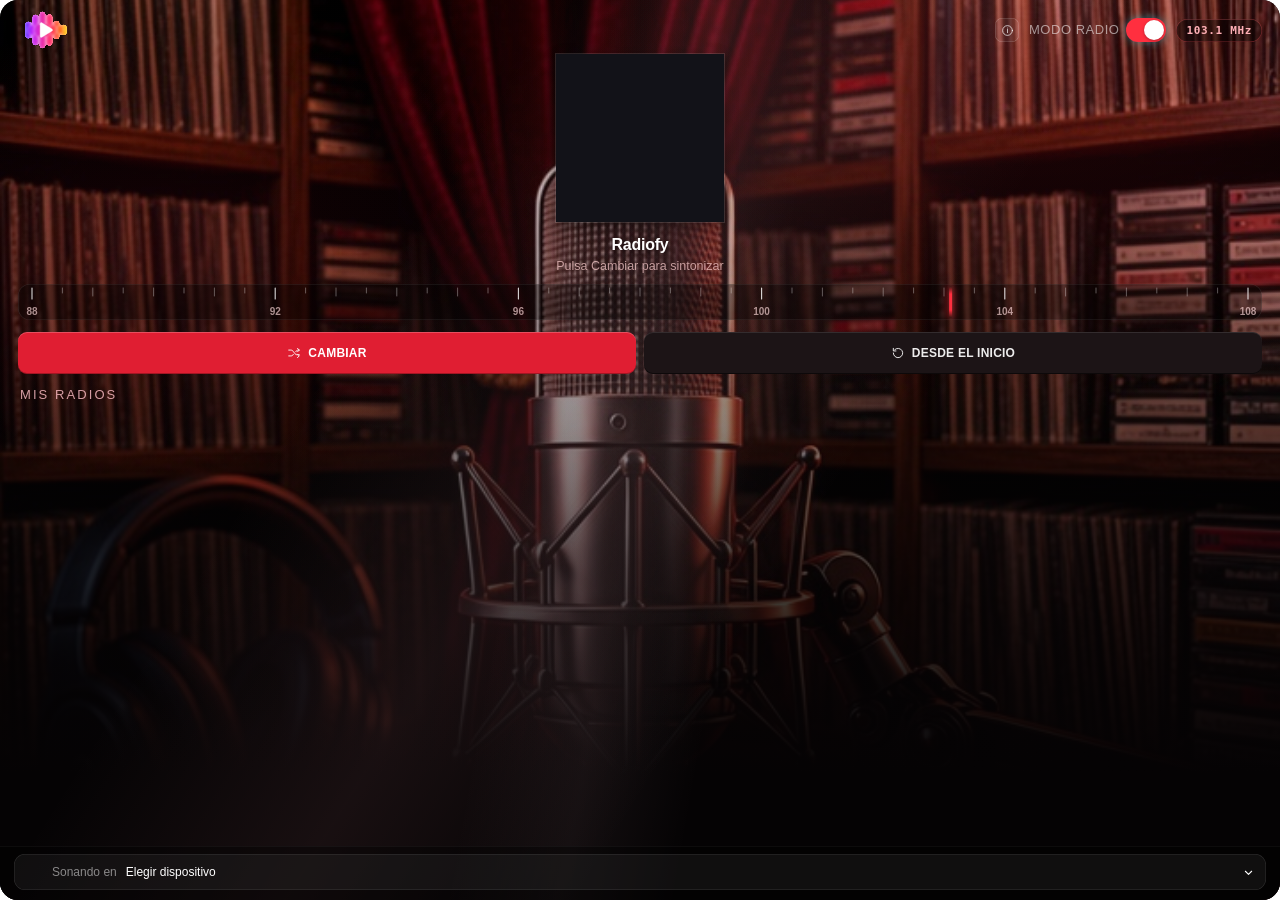
==== commit 10e77437: "Ship Multiverse b41 as production: confirm track before UI/seek. Fix playlist desync and peo with on" ====
--- a/radio/ui/index.html
+++ b/radio/ui/index.html
@@ -1,5 +1,10 @@
 <!DOCTYPE html><html lang="es"><head><meta charset="UTF-8"><meta http-equiv="Content-Security-Policy" content="default-src 'self'; img-src 'self' https: data:; style-src 'self'; script-src 'self'; connect-src 'self'; media-src 'self' blob:"><link rel="stylesheet" href="app.css"><link rel="stylesheet" href="skins.css"><title>Radiofy</title></head><body data-skin="onair">
 <div class="app" id="app">
+ <div class="studio-hero" id="studioHero" aria-hidden="true">
+  <div class="bounce bounce-velvet"></div>
+  <div class="bounce bounce-metal"></div>
+  <div class="bounce bounce-spec"></div>
+ </div>
  <header class="hd">
   <button class="logo" id="logo" type="button" title="Vista minimal">
    <svg class="brand" id="brand" viewBox="0 0 52 44" overflow="visible" aria-hidden="true"></svg>
@@ -54,6 +59,7 @@
   <button class="cam" id="cam" type="button"><svg viewBox="0 0 24 24"><path d="M3 7h3.5c2.2 0 3.4 1 4.6 2.8l1.8 2.4c1.2 1.8 2.4 2.8 4.6 2.8H21"/><path d="M3 17h3.5c2.2 0 3.4-1 4.6-2.8M14.9 9.8C16.1 8 17.3 7 19.5 7H21"/><path d="m18 4 3 3-3 3M18 14l3 3-3 3"/></svg><b>Cambiar</b></button>
   <button class="pill" id="ini" type="button" title="Desde el inicio" aria-label="Desde el inicio"><svg viewBox="0 0 24 24"><path d="M4 12a8 8 0 1 0 2.4-5.7"/><path d="M4 4v4.5h4.5"/></svg><span class="pill-txt">Desde el inicio</span></button>
  </div>
+ <div class="plist-label" id="plistLabel">MIS RADIOS</div>
  <section class="plist-block">
   <div class="plist" id="plist" aria-label="Mis radios"></div>
  </section>
--- a/radio/ui/app.css
+++ b/radio/ui/app.css
@@ -112,10 +112,10 @@
  background:#1c1416;box-shadow:inset 0 1px 0 rgba(255,255,255,.1),inset 0 -1px 0 rgba(0,0,0,.55);transition:background .12s,transform .1s}
 .pill .pill-txt{display:inline}
 .pill:hover{background:#261a1d}.pill:active{transform:translateY(1px);box-shadow:inset 0 2px 4px rgba(0,0,0,.55)}
-.plist-block{flex:1 1 auto;min-height:140px;width:100%;max-width:100%;display:flex;flex-direction:column;min-width:0;overflow:hidden;margin-top:10px}
+.plist-label{flex:none;margin:12px 0 6px;padding:0 2px;font:700 11px/1 inherit;letter-spacing:.16em;text-transform:uppercase;color:rgba(255,200,205,.72);position:relative;z-index:2}
+.plist-block{flex:1 1 auto;min-height:140px;width:100%;max-width:100%;display:flex;flex-direction:column;min-width:0;overflow:hidden;margin-top:0}
 .plist-head{display:none!important}
 .plist{flex:1 1 auto;min-height:0;width:100%;max-width:100%;margin-top:0;display:flex;flex-direction:column;gap:8px;overflow-x:hidden;overflow-y:auto;-webkit-overflow-scrolling:touch}
-.plist-label{flex:none;margin:0;padding:2px 2px 8px;font:700 10px/1 inherit;letter-spacing:.14em;text-transform:uppercase;color:rgba(255,255,255,.45)}
 .plist-title{display:none!important}
 .plist .mi{width:100%;max-width:100%;height:auto;min-height:56px;border:0;border-radius:10px;padding:8px 10px;cursor:pointer;display:grid;grid-template-columns:40px minmax(0,1fr) auto;gap:10px;align-items:center;background:rgba(255,255,255,.03);color:#fff;font:inherit;text-align:left;box-shadow:inset 0 0 0 .5px rgba(255,255,255,.06);flex:none;box-sizing:border-box;overflow:hidden}
 .plist .mi.on{background:rgba(255,47,63,.14);box-shadow:inset 0 0 0 1px rgba(255,47,63,.55)}
@@ -127,7 +127,7 @@
 .plist .st{font:650 10px/1 inherit;letter-spacing:.04em;text-transform:uppercase;color:rgba(255,255,255,.35);white-space:nowrap;flex:none}
 .plist .mi.on .st{color:var(--accent,#ff2f3f)}
 body.over .app{padding:0;border-radius:14px;justify-content:center;overflow:hidden;gap:0}
-body.over .now-card,body.over .artw,body.over .dial,body.over .hzr,body.over .btns,body.over .plist,body.over .plist-block,body.over .plist-head,body.over .dv,body.over .ft,body.over .setup,body.over .menu,body.over .ov,body.over .grill,body.over .about,body.over .studio-hero,body.over .freq-chip,body.over .hd{display:none!important}
+body.over .now-card,body.over .artw,body.over .dial,body.over .hzr,body.over .btns,body.over .plist,body.over .plist-block,body.over .plist-label,body.over .plist-head,body.over .dv,body.over .ft,body.over .setup,body.over .menu,body.over .ov,body.over .grill,body.over .about,body.over .studio-hero,body.over .freq-chip,body.over .hd{display:none!important}
 body.over .mini{display:grid}
 body.over .meta{display:none!important}
 .pill:hover{background:rgba(255,255,255,.1)}.pill:active{transform:scale(.97)}
--- a/radio/ui/skins.css
+++ b/radio/ui/skins.css
@@ -497,9 +497,11 @@
 [data-skin="onair"] .dial,
 [data-skin="onair"] .hzr,
 [data-skin="onair"] .btns,
+[data-skin="onair"] .plist-label,
 [data-skin="onair"] .plist,
 [data-skin="onair"] .dv,
 [data-skin="onair"] .ft{position:relative;z-index:2}
+[data-skin="onair"] .plist-label{color:rgba(255,190,198,.82)}
 [data-skin="onair"] .hd h1{
   font:800 18px/1 "Avenir Next Condensed","Avenir Next",sans-serif;
   letter-spacing:.1em;text-transform:uppercase;color:#fff;
